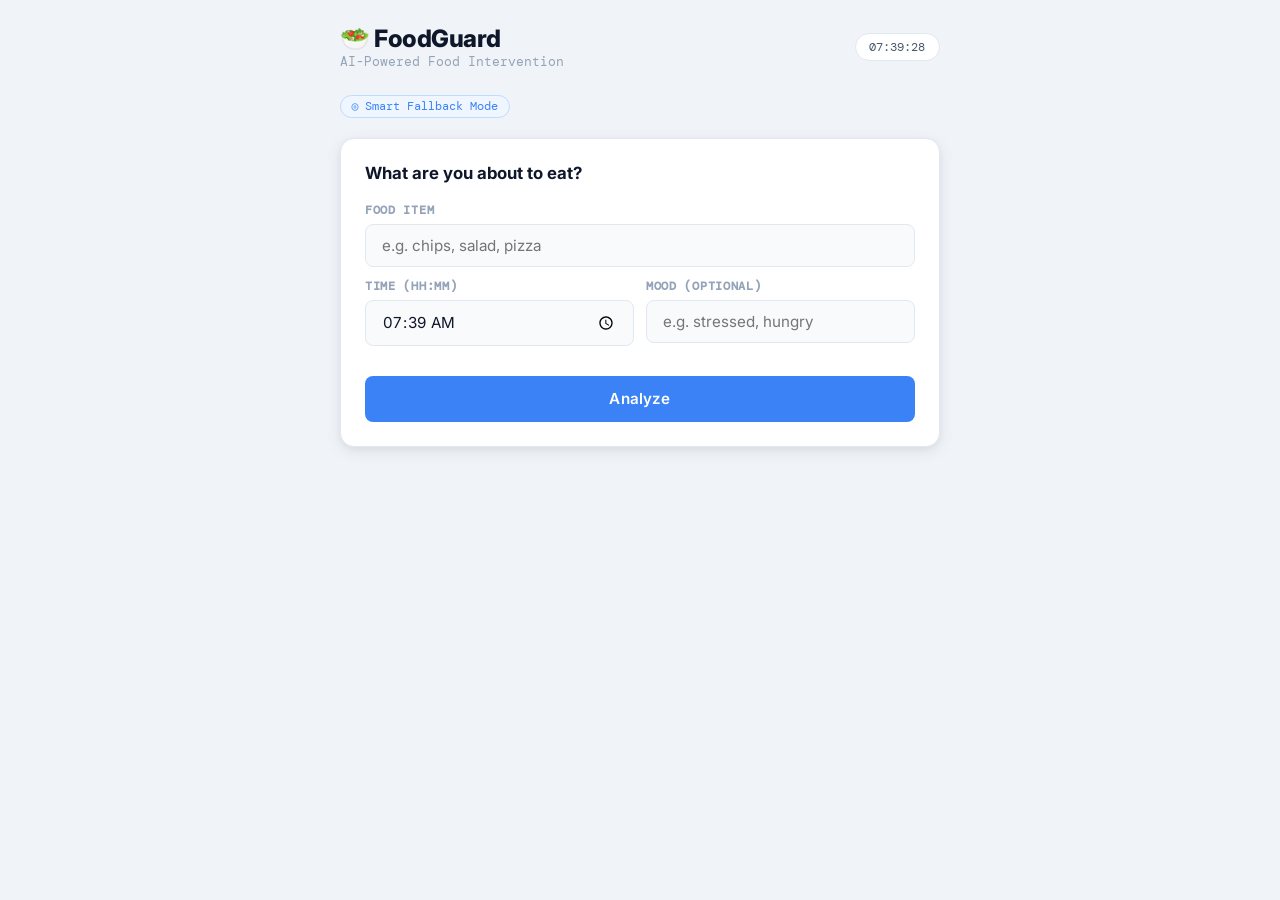
==== index.html @ 15e61446 "feat: Real-Time Food Intervention System v3 â€” AI powered, Cloud Run ready - FastAPI backend with d" ====
<!DOCTYPE html>
<html lang="en">
<head>
  <meta charset="UTF-8">
  <meta name="viewport" content="width=device-width, initial-scale=1.0">
  <title>FoodGuard - AI Food Intervention</title>
  <link href="https://fonts.googleapis.com/css2?family=Inter:wght@400;500;600;700;800&family=DM+Mono:wght@400;500&display=swap" rel="stylesheet">
  <style>
    :root {
      --bg: #f0f4f8;
      --surface: #ffffff;
      --surface-2: #f8fafc;
      --border: #e2e8f0;
      --border-focus: #3b82f6;
      --text: #0f172a;
      --text-secondary: #475569;
      --text-muted: #94a3b8;
      
      --green: #16a34a;
      --green-light: #dcfce7;
      --green-border: #86efac;
      
      --amber: #d97706;
      --amber-light: #fef3c7;
      --amber-border: #fcd34d;
      
      --red: #dc2626;
      --red-light: #fee2e2;
      --red-border: #fca5a5;
      
      --blue: #3b82f6;
      --blue-light: #eff6ff;
      
      --shadow-sm: 0 1px 3px rgba(0,0,0,0.08), 0 1px 2px rgba(0,0,0,0.04);
      --shadow-md: 0 4px 16px rgba(0,0,0,0.08), 0 2px 6px rgba(0,0,0,0.04);
      --shadow-lg: 0 10px 40px rgba(0,0,0,0.10), 0 4px 12px rgba(0,0,0,0.06);
      
      --radius: 14px;
      --radius-sm: 8px;
      --radius-pill: 100px;
    }

    * {
      box-sizing: border-box;
      margin: 0;
      padding: 0;
    }

    body {
      font-family: 'Inter', sans-serif;
      background: var(--bg);
      color: var(--text);
      min-height: 100vh;
      -webkit-font-smoothing: antialiased;
    }

    .container {
      max-width: 640px;
      margin: 0 auto;
      padding: 1.5rem 1.25rem 5rem;
    }

    header {
      display: flex;
      justify-content: space-between;
      align-items: center;
      margin-bottom: 1.5rem;
    }
    
    .header-left .app-title {
      font-size: 1.5rem;
      font-weight: 800;
      color: var(--text);
      letter-spacing: -0.02em;
    }
    .header-left .app-subtitle {
      font-size: 0.8rem;
      color: var(--text-muted);
      font-family: 'DM Mono', monospace;
    }
    
    .live-clock {
      background: var(--surface);
      border: 1px solid var(--border);
      border-radius: var(--radius-pill);
      padding: 0.3rem 0.85rem;
      font-family: 'DM Mono', monospace;
      font-size: 0.78rem;
      color: var(--text-secondary);
    }

    .ai-badge {
      font-size: 0.72rem;
      font-family: 'DM Mono', monospace;
      border-radius: var(--radius-pill);
      display: inline-flex;
      padding: 0.2rem 0.65rem;
      margin-bottom: 1.25rem;
      border: 1px solid transparent;
    }
    .badge-ai {
      background: var(--green-light);
      color: var(--green);
      border-color: var(--green-border);
    }
    .badge-fallback {
      background: var(--blue-light);
      color: var(--blue);
      border-color: #bfdbfe;
    }

    .input-card {
      background: var(--surface);
      border: 1px solid var(--border);
      border-radius: var(--radius);
      padding: 1.5rem;
      box-shadow: var(--shadow-md);
      margin-bottom: 1.25rem;
    }

    .card-title {
      font-weight: 700;
      font-size: 1.05rem;
      margin-bottom: 1.25rem;
      color: var(--text);
    }

    .form-group {
      margin-bottom: 0.75rem;
    }

    label {
      font-size: 0.72rem;
      font-weight: 600;
      text-transform: uppercase;
      letter-spacing: 0.06em;
      color: var(--text-muted);
      font-family: 'DM Mono', monospace;
      display: block;
      margin-bottom: 0.35rem;
    }

    input {
      width: 100%;
      padding: 0.7rem 1rem;
      border: 1.5px solid var(--border);
      border-radius: var(--radius-sm);
      font-family: 'Inter', sans-serif;
      font-size: 0.95rem;
      color: var(--text);
      background: var(--surface-2);
      transition: all 0.15s ease;
    }
    input:focus {
      border-color: var(--border-focus);
      box-shadow: 0 0 0 3px rgba(59,130,246,0.12);
      outline: none;
    }
    
    .input-row {
      display: grid;
      grid-template-columns: 1fr 1fr;
      gap: 0.75rem;
    }

    .btn-analyze {
      width: 100%;
      margin-top: 1.1rem;
      padding: 0.85rem;
      background: var(--blue);
      color: white;
      font-family: 'Inter', sans-serif;
      font-weight: 600;
      font-size: 0.95rem;
      border: none;
      border-radius: var(--radius-sm);
      cursor: pointer;
      letter-spacing: 0.01em;
      transition: all 0.15s ease;
    }
    .btn-analyze:hover {
      background: #2563eb;
      transform: translateY(-1px);
      box-shadow: 0 4px 16px rgba(59,130,246,0.35);
    }
    .btn-analyze:disabled {
      opacity: 0.65;
      cursor: not-allowed;
      transform: none;
      box-shadow: none;
    }
    
    .error-inline {
      color: var(--red);
      font-size: 0.75rem;
      margin-top: 0.25rem;
      display: none;
    }

    /* Shimmer Loader */
    .skeleton-box {
      background: linear-gradient(90deg, #f1f5f9 25%, #e2e8f0 50%, #f1f5f9 75%);
      background-size: 200% 100%;
      animation: shimmer 1.5s infinite;
      border-radius: var(--radius);
      margin-bottom: 0.75rem;
    }
    @keyframes shimmer { 0% {background-position: 200% 0;} 100% {background-position: -200% 0;} }

    /* Results layout */
    .result-card {
      background: var(--surface);
      border: 1px solid var(--border);
      border-radius: var(--radius);
      padding: 1.25rem 1.5rem;
      box-shadow: var(--shadow-sm);
      margin-bottom: 0.75rem;
      opacity: 0;
      transform: translateY(14px);
      animation: fadeUp 0.4s ease forwards;
    }
    @keyframes fadeUp {
      to { opacity: 1; transform: translateY(0); }
    }

    .section-label {
      font-family: 'DM Mono', monospace;
      font-size: 0.65rem;
      text-transform: uppercase;
      letter-spacing: 0.1em;
      color: var(--text-muted);
      margin-bottom: 0.6rem;
    }

    /* Card 1: Score & Verdict */
    .card-score {
      display: flex;
      flex-direction: row;
      justify-content: space-between;
      align-items: center;
    }
    .score-large {
      font-family: 'DM Mono', monospace;
      font-size: 3rem;
      font-weight: 500;
      line-height: 1;
    }
    .score-out-of {
      font-size: 1rem;
      color: var(--text-muted);
    }
    .score-bar-bg {
      height: 8px;
      border-radius: 4px;
      background: var(--border);
      margin-top: 0.6rem;
      width: 180px;
    }
    .score-bar-fill {
      height: 100%;
      width: 0;
      border-radius: 4px;
      transition: width 0.9s cubic-bezier(0.16,1,0.3,1);
    }
    .verdict-badge {
      font-weight: 700;
      font-size: 1rem;
      padding: 0.6rem 1.4rem;
      border-radius: var(--radius-pill);
      text-transform: uppercase;
      display: block;
      text-align: center;
    }
    .intervention-pill {
      font-family: 'DM Mono', monospace;
      font-size: 0.7rem;
      color: var(--text-muted);
      background: var(--surface-2);
      border: 1px solid var(--border);
      border-radius: var(--radius-pill);
      padding: 0.2rem 0.65rem;
      text-align: center;
      margin-top: 0.4rem;
      display: block;
      width: fit-content;
      margin-left: auto;
      margin-right: auto;
    }

    /* Card 2: Coach */
    .coach-text {
      font-size: 0.95rem;
      line-height: 1.7;
      color: var(--text);
      font-style: italic;
    }

    /* Card 3: Reasoning */
    .reason-row {
      display: flex;
      flex-direction: row;
      gap: 0.75rem;
      padding: 0.65rem 0;
      border-bottom: 1px solid var(--border);
    }
    .reason-row:last-child { border-bottom: none; }
    .reason-dot {
      width: 10px;
      height: 10px;
      border-radius: 50%;
      margin-top: 5px;
      flex-shrink: 0;
    }
    .reason-text {
      font-size: 0.875rem;
      line-height: 1.6;
      color: var(--text-secondary);
    }

    /* Card 4: Pattern & Risk */
    .risk-grid {
      display: grid;
      grid-template-columns: 1fr 1fr;
      gap: 0.75rem;
    }
    @media (max-width: 480px) { .risk-grid { grid-template-columns: 1fr; } }
    .risk-subcard {
      background: var(--surface-2);
      border: 1px solid var(--border);
      border-radius: var(--radius-sm);
      padding: 1rem;
    }
    .pattern-none {
      color: var(--text-muted);
      font-style: italic;
      font-size: 0.85rem;
    }
    .pattern-detected {
      font-weight: 600;
      font-size: 0.85rem;
      color: var(--amber);
      text-transform: capitalize;
    }
    .risk-text {
      font-size: 0.83rem;
      line-height: 1.55;
      color: var(--text-secondary);
    }

    /* Card 5: Alternatives */
    .alt-wrap {
      display: flex;
      flex-wrap: wrap;
      gap: 0.5rem;
      margin-top: 0.5rem;
    }
    .alt-pill {
      background: var(--blue-light);
      border: 1px solid #bfdbfe;
      border-radius: var(--radius-pill);
      padding: 0.4rem 0.9rem;
      font-size: 0.8rem;
      color: #1d4ed8;
      font-family: 'DM Mono', monospace;
      white-space: nowrap;
      transition: all 0.15s;
    }
    .alt-pill:hover {
      background: #dbeafe;
      border-color: #93c5fd;
      transform: translateY(-1px);
    }

    /* Card 6: Confidence */
    .confidence-row {
      display: flex;
      flex-direction: row;
      justify-content: space-between;
      align-items: center;
    }
    .conf-bar-bg {
      height: 6px;
      border-radius: 3px;
      background: var(--border);
      width: 200px;
      margin-top: 0.4rem;
    }
    .conf-bar-fill {
      height: 100%;
      border-radius: 3px;
      width: 0;
      transition: width 0.9s cubic-bezier(0.16,1,0.3,1);
    }
    .conf-pct {
      font-family: 'DM Mono', monospace;
      font-size: 1.75rem;
      font-weight: 500;
    }

    /* Footer Meta */
    .footer-meta {
      text-align: center;
      font-family: 'DM Mono', monospace;
      font-size: 0.7rem;
      color: var(--text-muted);
      margin-top: 0.5rem;
      animation: fadeUp 0.4s ease forwards;
    }

    /* Error Card */
    .error-card {
      border: 1.5px solid var(--red-border);
      background: var(--red-light);
      border-radius: var(--radius);
      padding: 1.25rem;
      display: flex;
      flex-direction: row;
      gap: 0.75rem;
      align-items: flex-start;
      margin-bottom: 0.75rem;
    }
    .error-icon {
      font-size: 1.25rem;
    }
    .error-title {
      font-weight: 600;
      color: var(--red);
    }
    .error-msg {
      font-size: 0.875rem;
      color: var(--text-secondary);
    }
  </style>
</head>
<body>

<div class="container">
  <header>
    <div class="header-left">
      <div class="app-title">🥗 FoodGuard</div>
      <div class="app-subtitle">AI-Powered Food Intervention</div>
    </div>
    <div class="header-right">
      <div class="live-clock" id="live-clock">--:--:--</div>
    </div>
  </header>
  
  <div id="ai-status-badge" class="ai-badge">...</div>

  <div class="input-card">
    <div class="card-title">What are you about to eat?</div>
    
    <div class="form-group">
      <label for="food">Food Item</label>
      <input type="text" id="food" placeholder="e.g. chips, salad, pizza" aria-required="true" />
      <div class="error-inline" id="err-food">Please enter a food item.</div>
    </div>
    
    <div class="input-row">
      <div class="form-group">
        <label for="time">Time (HH:MM)</label>
        <input type="time" id="time" aria-required="true" />
        <div class="error-inline" id="err-time">Please enter a time.</div>
      </div>
      <div class="form-group">
        <label for="mood">Mood (optional)</label>
        <input type="text" id="mood" placeholder="e.g. stressed, hungry" />
      </div>
    </div>
    
    <button class="btn-analyze" id="analyze-btn">Analyze</button>
  </div>

  <div id="result-area"></div>
</div>

<script>
const API_BASE = window.location.origin;
let healthData = { firebase: false, ai_powered: false };

window.addEventListener('DOMContentLoaded', async () => {
  const now = new Date();
  document.getElementById("time").value = now.toLocaleTimeString([], { hour12: false, hour: '2-digit', minute: '2-digit' });
  
  setInterval(() => {
    const d = new Date();
    document.getElementById("live-clock").textContent = d.toLocaleTimeString([], { hour12: false, hour: '2-digit', minute: '2-digit', second: '2-digit' });
  }, 1000);

  try {
    const res = await fetch(API_BASE + "/health");
    if(res.ok) {
      healthData = await res.json();
    }
  } catch(e) {}
  
  const badge = document.getElementById("ai-status-badge");
  if(healthData.ai_powered) {
    badge.className = "ai-badge badge-ai";
    badge.textContent = "✦ AI Analysis Active";
  } else {
    badge.className = "ai-badge badge-fallback";
    badge.textContent = "◎ Smart Fallback Mode";
  }
});

document.getElementById("analyze-btn").addEventListener("click", analyze);
document.addEventListener("keydown", (e) => {
  if (e.key === "Enter" && e.target.tagName !== "TEXTAREA") {
    analyze();
  }
});

async function analyze() {
  const food = document.getElementById("food").value.trim();
  const time = document.getElementById("time").value.trim();
  const mood = document.getElementById("mood").value.trim();
  
  const errFood = document.getElementById("err-food");
  const errTime = document.getElementById("err-time");
  errFood.style.display = "none";
  errTime.style.display = "none";
  
  if(!food) { errFood.style.display = "block"; return; }
  if(!time) { errTime.style.display = "block"; return; }
  
  const btn = document.getElementById("analyze-btn");
  btn.disabled = true;
  btn.textContent = "Analyzing...";
  
  const resultArea = document.getElementById("result-area");
  resultArea.innerHTML = `
    <div class="skeleton-box" style="height: 80px;"></div>
    <div class="skeleton-box" style="height: 120px;"></div>
    <div class="skeleton-box" style="height: 90px;"></div>
    <div class="skeleton-box" style="height: 80px;"></div>
    <div class="skeleton-box" style="height: 100px;"></div>
  `;
  
  const body = { food, time };
  if(mood) body.mood = mood;
  
  try {
    const res = await fetch(API_BASE + "/analyze", {
      method: "POST",
      headers: {"Content-Type":"application/json"},
      body: JSON.stringify(body)
    });
    
    if(!res.ok) {
      const errJson = await res.json().catch(()=>({}));
      showError(errJson.detail || errJson.error || "Server Error");
    } else {
      const data = await res.json();
      renderResults(data);
    }
  } catch(e) {
    showError("Could not connect to server.");
  } finally {
    btn.disabled = false;
    btn.textContent = "Analyze";
  }
}

function showError(msg) {
  document.getElementById("result-area").innerHTML = `
    <div class="error-card">
      <div class="error-icon">⚠️</div>
      <div>
        <div class="error-title">Analysis Failed</div>
        <div class="error-msg">${msg}</div>
      </div>
    </div>
  `;
}

function renderResults(data) {
  const area = document.getElementById("result-area");
  area.innerHTML = "";
  
  const {health_score, decision, intervention_level, intervention_message, reasoning, pattern_detected, future_risk, better_alternatives, confidence} = data;
  
  let colorClass = "";
  let colorVar = "";
  let bgVar = "";
  let rgbBg = "";
  
  if(health_score >= 8 || decision === "good") {
    colorVar = "var(--green)";
    bgVar = "var(--green-light)";
    rgbBg = "rgba(220,252,231,0.5)";
  } else if(health_score >= 5 || decision === "moderate") {
    colorVar = "var(--amber)";
    bgVar = "var(--amber-light)";
    rgbBg = "rgba(254,243,199,0.5)";
  } else {
    colorVar = "var(--red)";
    bgVar = "var(--red-light)";
    rgbBg = "rgba(254,226,226,0.5)";
  }
  
  const scoreCard = `
    <div class="result-card" style="animation-delay: 0ms;">
      <div class="card-score">
        <div class="left-score">
          <div class="score-large" style="color: ${colorVar};">${health_score}<span class="score-out-of">/10</span></div>
          <div class="section-label" style="margin-bottom:0;">HEALTH SCORE</div>
          <div class="score-bar-bg"><div class="score-bar-fill" id="anim-score" style="background:${colorVar};"></div></div>
        </div>
        <div class="right-badge">
          <div class="verdict-badge" style="background:${bgVar}; color:${colorVar}; border: 1.5px solid ${colorVar};">${decision.toUpperCase()}</div>
          <div class="intervention-pill">${intervention_level} intervention</div>
        </div>
      </div>
    </div>
  `;
  
  const coachCard = `
    <div class="result-card" style="animation-delay: 80ms; border-left: 3px solid ${colorVar}; background: ${rgbBg};">
      <div class="section-label">COACH SAYS</div>
      <div class="coach-text">"${intervention_message}"</div>
    </div>
  `;
  
  const reasonHtml = reasoning.map(r => `
    <div class="reason-row">
      <div class="reason-dot" style="background:${colorVar};"></div>
      <div class="reason-text">${r}</div>
    </div>
  `).join("");
  const reasonCard = `
    <div class="result-card" style="animation-delay: 160ms;">
      <div class="section-label">AI ANALYSIS</div>
      ${reasonHtml}
    </div>
  `;
  
  let patternHtml = pattern_detected 
    ? `<div class="pattern-detected">${pattern_detected.replace(/_/g, ' ')}</div>` 
    : `<div class="pattern-none">None detected</div>`;
    
  const patternCard = `
    <div class="result-card" style="animation-delay: 240ms; background: transparent; border: none; padding: 0; box-shadow: none;">
      <div class="risk-grid">
        <div class="risk-subcard">
          <div class="section-label">PATTERN</div>
          ${patternHtml}
        </div>
        <div class="risk-subcard">
          <div class="section-label">FUTURE RISK</div>
          <div class="risk-text">${future_risk}</div>
        </div>
      </div>
    </div>
  `;
  
  const altHtml = better_alternatives.map(a => `<div class="alt-pill">${a}</div>`).join("");
  const altCard = `
    <div class="result-card" style="animation-delay: 320ms;">
      <div class="section-label">BETTER ALTERNATIVES</div>
      <div class="alt-wrap">${altHtml}</div>
    </div>
  `;
  
  const confPct = (confidence * 100).toFixed(0);
  const confCard = `
    <div class="result-card" style="animation-delay: 400ms;">
      <div class="confidence-row">
        <div>
          <div class="section-label" style="margin-bottom:0;">CONFIDENCE</div>
          <div class="conf-bar-bg"><div class="conf-bar-fill" id="anim-conf" style="background:${colorVar};"></div></div>
        </div>
        <div class="conf-pct" style="color:${colorVar};">${confPct}%</div>
      </div>
    </div>
  `;
  
  let footerStr = "";
  if(healthData.ai_powered && healthData.firebase) footerStr = "✦ AI-powered · Firebase synced";
  else if(healthData.ai_powered && !healthData.firebase) footerStr = "✦ AI-powered · Saved locally";
  else if(!healthData.ai_powered && healthData.firebase) footerStr = "◎ Smart mode · Firebase synced";
  else footerStr = "◎ Smart mode · Saved locally";
  
  const footerMeta = `<div class="footer-meta" style="animation-delay: 480ms;">${footerStr}</div>`;
  
  area.innerHTML = scoreCard + coachCard + reasonCard + patternCard + altCard + confCard + footerMeta;
  
  setTimeout(() => {
    const sBar = document.getElementById("anim-score");
    if(sBar) sBar.style.width = (health_score * 10) + "%";
    const cBar = document.getElementById("anim-conf");
    if(cBar) cBar.style.width = confPct + "%";
  }, 60);
}
</script>
</body>
</html>
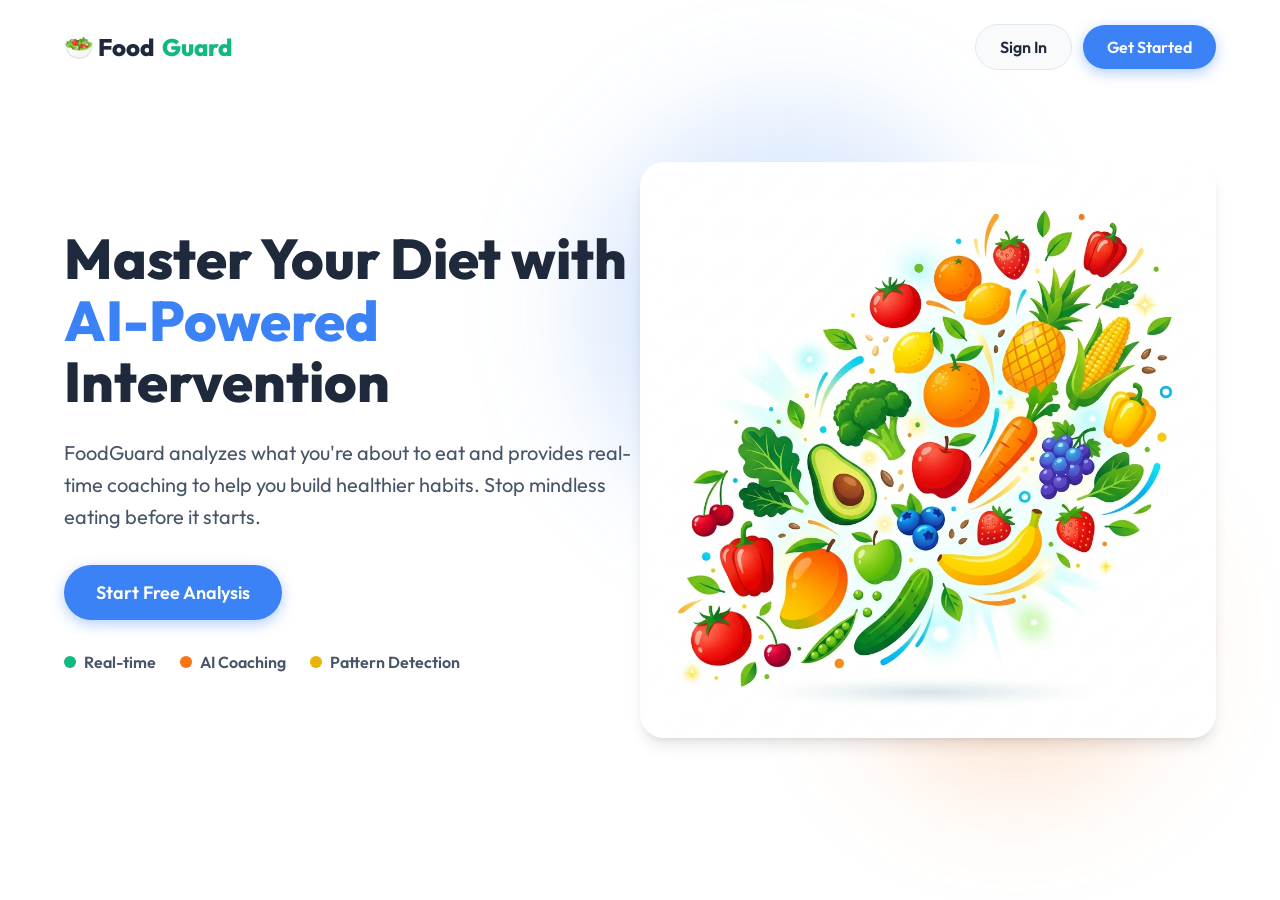
==== commit fc96047c: "Revamp UI: Advanced time picker, Food of the Day, and refined aesthetics" ====
--- a/index.html
+++ b/index.html
@@ -3,695 +3,51 @@
 <head>
   <meta charset="UTF-8">
   <meta name="viewport" content="width=device-width, initial-scale=1.0">
-  <title>FoodGuard - AI Food Intervention</title>
-  <link href="https://fonts.googleapis.com/css2?family=Inter:wght@400;500;600;700;800&family=DM+Mono:wght@400;500&display=swap" rel="stylesheet">
-  <style>
-    :root {
-      --bg: #f0f4f8;
-      --surface: #ffffff;
-      --surface-2: #f8fafc;
-      --border: #e2e8f0;
-      --border-focus: #3b82f6;
-      --text: #0f172a;
-      --text-secondary: #475569;
-      --text-muted: #94a3b8;
-      
-      --green: #16a34a;
-      --green-light: #dcfce7;
-      --green-border: #86efac;
-      
-      --amber: #d97706;
-      --amber-light: #fef3c7;
-      --amber-border: #fcd34d;
-      
-      --red: #dc2626;
-      --red-light: #fee2e2;
-      --red-border: #fca5a5;
-      
-      --blue: #3b82f6;
-      --blue-light: #eff6ff;
-      
-      --shadow-sm: 0 1px 3px rgba(0,0,0,0.08), 0 1px 2px rgba(0,0,0,0.04);
-      --shadow-md: 0 4px 16px rgba(0,0,0,0.08), 0 2px 6px rgba(0,0,0,0.04);
-      --shadow-lg: 0 10px 40px rgba(0,0,0,0.10), 0 4px 12px rgba(0,0,0,0.06);
-      
-      --radius: 14px;
-      --radius-sm: 8px;
-      --radius-pill: 100px;
-    }
-
-    * {
-      box-sizing: border-box;
-      margin: 0;
-      padding: 0;
-    }
-
-    body {
-      font-family: 'Inter', sans-serif;
-      background: var(--bg);
-      color: var(--text);
-      min-height: 100vh;
-      -webkit-font-smoothing: antialiased;
-    }
-
-    .container {
-      max-width: 640px;
-      margin: 0 auto;
-      padding: 1.5rem 1.25rem 5rem;
-    }
-
-    header {
-      display: flex;
-      justify-content: space-between;
-      align-items: center;
-      margin-bottom: 1.5rem;
-    }
-    
-    .header-left .app-title {
-      font-size: 1.5rem;
-      font-weight: 800;
-      color: var(--text);
-      letter-spacing: -0.02em;
-    }
-    .header-left .app-subtitle {
-      font-size: 0.8rem;
-      color: var(--text-muted);
-      font-family: 'DM Mono', monospace;
-    }
-    
-    .live-clock {
-      background: var(--surface);
-      border: 1px solid var(--border);
-      border-radius: var(--radius-pill);
-      padding: 0.3rem 0.85rem;
-      font-family: 'DM Mono', monospace;
-      font-size: 0.78rem;
-      color: var(--text-secondary);
-    }
-
-    .ai-badge {
-      font-size: 0.72rem;
-      font-family: 'DM Mono', monospace;
-      border-radius: var(--radius-pill);
-      display: inline-flex;
-      padding: 0.2rem 0.65rem;
-      margin-bottom: 1.25rem;
-      border: 1px solid transparent;
-    }
-    .badge-ai {
-      background: var(--green-light);
-      color: var(--green);
-      border-color: var(--green-border);
-    }
-    .badge-fallback {
-      background: var(--blue-light);
-      color: var(--blue);
-      border-color: #bfdbfe;
-    }
-
-    .input-card {
-      background: var(--surface);
-      border: 1px solid var(--border);
-      border-radius: var(--radius);
-      padding: 1.5rem;
-      box-shadow: var(--shadow-md);
-      margin-bottom: 1.25rem;
-    }
-
-    .card-title {
-      font-weight: 700;
-      font-size: 1.05rem;
-      margin-bottom: 1.25rem;
-      color: var(--text);
-    }
-
-    .form-group {
-      margin-bottom: 0.75rem;
-    }
-
-    label {
-      font-size: 0.72rem;
-      font-weight: 600;
-      text-transform: uppercase;
-      letter-spacing: 0.06em;
-      color: var(--text-muted);
-      font-family: 'DM Mono', monospace;
-      display: block;
-      margin-bottom: 0.35rem;
-    }
-
-    input {
-      width: 100%;
-      padding: 0.7rem 1rem;
-      border: 1.5px solid var(--border);
-      border-radius: var(--radius-sm);
-      font-family: 'Inter', sans-serif;
-      font-size: 0.95rem;
-      color: var(--text);
-      background: var(--surface-2);
-      transition: all 0.15s ease;
-    }
-    input:focus {
-      border-color: var(--border-focus);
-      box-shadow: 0 0 0 3px rgba(59,130,246,0.12);
-      outline: none;
-    }
-    
-    .input-row {
-      display: grid;
-      grid-template-columns: 1fr 1fr;
-      gap: 0.75rem;
-    }
-
-    .btn-analyze {
-      width: 100%;
-      margin-top: 1.1rem;
-      padding: 0.85rem;
-      background: var(--blue);
-      color: white;
-      font-family: 'Inter', sans-serif;
-      font-weight: 600;
-      font-size: 0.95rem;
-      border: none;
-      border-radius: var(--radius-sm);
-      cursor: pointer;
-      letter-spacing: 0.01em;
-      transition: all 0.15s ease;
-    }
-    .btn-analyze:hover {
-      background: #2563eb;
-      transform: translateY(-1px);
-      box-shadow: 0 4px 16px rgba(59,130,246,0.35);
-    }
-    .btn-analyze:disabled {
-      opacity: 0.65;
-      cursor: not-allowed;
-      transform: none;
-      box-shadow: none;
-    }
-    
-    .error-inline {
-      color: var(--red);
-      font-size: 0.75rem;
-      margin-top: 0.25rem;
-      display: none;
-    }
-
-    /* Shimmer Loader */
-    .skeleton-box {
-      background: linear-gradient(90deg, #f1f5f9 25%, #e2e8f0 50%, #f1f5f9 75%);
-      background-size: 200% 100%;
-      animation: shimmer 1.5s infinite;
-      border-radius: var(--radius);
-      margin-bottom: 0.75rem;
-    }
-    @keyframes shimmer { 0% {background-position: 200% 0;} 100% {background-position: -200% 0;} }
-
-    /* Results layout */
-    .result-card {
-      background: var(--surface);
-      border: 1px solid var(--border);
-      border-radius: var(--radius);
-      padding: 1.25rem 1.5rem;
-      box-shadow: var(--shadow-sm);
-      margin-bottom: 0.75rem;
-      opacity: 0;
-      transform: translateY(14px);
-      animation: fadeUp 0.4s ease forwards;
-    }
-    @keyframes fadeUp {
-      to { opacity: 1; transform: translateY(0); }
-    }
-
-    .section-label {
-      font-family: 'DM Mono', monospace;
-      font-size: 0.65rem;
-      text-transform: uppercase;
-      letter-spacing: 0.1em;
-      color: var(--text-muted);
-      margin-bottom: 0.6rem;
-    }
-
-    /* Card 1: Score & Verdict */
-    .card-score {
-      display: flex;
-      flex-direction: row;
-      justify-content: space-between;
-      align-items: center;
-    }
-    .score-large {
-      font-family: 'DM Mono', monospace;
-      font-size: 3rem;
-      font-weight: 500;
-      line-height: 1;
-    }
-    .score-out-of {
-      font-size: 1rem;
-      color: var(--text-muted);
-    }
-    .score-bar-bg {
-      height: 8px;
-      border-radius: 4px;
-      background: var(--border);
-      margin-top: 0.6rem;
-      width: 180px;
-    }
-    .score-bar-fill {
-      height: 100%;
-      width: 0;
-      border-radius: 4px;
-      transition: width 0.9s cubic-bezier(0.16,1,0.3,1);
-    }
-    .verdict-badge {
-      font-weight: 700;
-      font-size: 1rem;
-      padding: 0.6rem 1.4rem;
-      border-radius: var(--radius-pill);
-      text-transform: uppercase;
-      display: block;
-      text-align: center;
-    }
-    .intervention-pill {
-      font-family: 'DM Mono', monospace;
-      font-size: 0.7rem;
-      color: var(--text-muted);
-      background: var(--surface-2);
-      border: 1px solid var(--border);
-      border-radius: var(--radius-pill);
-      padding: 0.2rem 0.65rem;
-      text-align: center;
-      margin-top: 0.4rem;
-      display: block;
-      width: fit-content;
-      margin-left: auto;
-      margin-right: auto;
-    }
-
-    /* Card 2: Coach */
-    .coach-text {
-      font-size: 0.95rem;
-      line-height: 1.7;
-      color: var(--text);
-      font-style: italic;
-    }
-
-    /* Card 3: Reasoning */
-    .reason-row {
-      display: flex;
-      flex-direction: row;
-      gap: 0.75rem;
-      padding: 0.65rem 0;
-      border-bottom: 1px solid var(--border);
-    }
-    .reason-row:last-child { border-bottom: none; }
-    .reason-dot {
-      width: 10px;
-      height: 10px;
-      border-radius: 50%;
-      margin-top: 5px;
-      flex-shrink: 0;
-    }
-    .reason-text {
-      font-size: 0.875rem;
-      line-height: 1.6;
-      color: var(--text-secondary);
-    }
-
-    /* Card 4: Pattern & Risk */
-    .risk-grid {
-      display: grid;
-      grid-template-columns: 1fr 1fr;
-      gap: 0.75rem;
-    }
-    @media (max-width: 480px) { .risk-grid { grid-template-columns: 1fr; } }
-    .risk-subcard {
-      background: var(--surface-2);
-      border: 1px solid var(--border);
-      border-radius: var(--radius-sm);
-      padding: 1rem;
-    }
-    .pattern-none {
-      color: var(--text-muted);
-      font-style: italic;
-      font-size: 0.85rem;
-    }
-    .pattern-detected {
-      font-weight: 600;
-      font-size: 0.85rem;
-      color: var(--amber);
-      text-transform: capitalize;
-    }
-    .risk-text {
-      font-size: 0.83rem;
-      line-height: 1.55;
-      color: var(--text-secondary);
-    }
-
-    /* Card 5: Alternatives */
-    .alt-wrap {
-      display: flex;
-      flex-wrap: wrap;
-      gap: 0.5rem;
-      margin-top: 0.5rem;
-    }
-    .alt-pill {
-      background: var(--blue-light);
-      border: 1px solid #bfdbfe;
-      border-radius: var(--radius-pill);
-      padding: 0.4rem 0.9rem;
-      font-size: 0.8rem;
-      color: #1d4ed8;
-      font-family: 'DM Mono', monospace;
-      white-space: nowrap;
-      transition: all 0.15s;
-    }
-    .alt-pill:hover {
-      background: #dbeafe;
-      border-color: #93c5fd;
-      transform: translateY(-1px);
-    }
-
-    /* Card 6: Confidence */
-    .confidence-row {
-      display: flex;
-      flex-direction: row;
-      justify-content: space-between;
-      align-items: center;
-    }
-    .conf-bar-bg {
-      height: 6px;
-      border-radius: 3px;
-      background: var(--border);
-      width: 200px;
-      margin-top: 0.4rem;
-    }
-    .conf-bar-fill {
-      height: 100%;
-      border-radius: 3px;
-      width: 0;
-      transition: width 0.9s cubic-bezier(0.16,1,0.3,1);
-    }
-    .conf-pct {
-      font-family: 'DM Mono', monospace;
-      font-size: 1.75rem;
-      font-weight: 500;
-    }
-
-    /* Footer Meta */
-    .footer-meta {
-      text-align: center;
-      font-family: 'DM Mono', monospace;
-      font-size: 0.7rem;
-      color: var(--text-muted);
-      margin-top: 0.5rem;
-      animation: fadeUp 0.4s ease forwards;
-    }
-
-    /* Error Card */
-    .error-card {
-      border: 1.5px solid var(--red-border);
-      background: var(--red-light);
-      border-radius: var(--radius);
-      padding: 1.25rem;
-      display: flex;
-      flex-direction: row;
-      gap: 0.75rem;
-      align-items: flex-start;
-      margin-bottom: 0.75rem;
-    }
-    .error-icon {
-      font-size: 1.25rem;
-    }
-    .error-title {
-      font-weight: 600;
-      color: var(--red);
-    }
-    .error-msg {
-      font-size: 0.875rem;
-      color: var(--text-secondary);
-    }
-  </style>
+  <title>FoodGuard - Smart Food Intervention</title>
+  <link rel="stylesheet" href="/css/style.css">
 </head>
 <body>
+  <nav class="animate-fade-in">
+    <a href="/" class="logo">🥗 Food<span>Guard</span></a>
+    <div>
+      <a href="/auth" class="btn btn-secondary">Sign In</a>
+      <a href="/auth" class="btn btn-primary" style="margin-left: 0.5rem;">Get Started</a>
+    </div>
+  </nav>
 
-<div class="container">
-  <header>
-    <div class="header-left">
-      <div class="app-title">🥗 FoodGuard</div>
-      <div class="app-subtitle">AI-Powered Food Intervention</div>
-    </div>
-    <div class="header-right">
-      <div class="live-clock" id="live-clock">--:--:--</div>
-    </div>
-  </header>
-  
-  <div id="ai-status-badge" class="ai-badge">...</div>
-
-  <div class="input-card">
-    <div class="card-title">What are you about to eat?</div>
-    
-    <div class="form-group">
-      <label for="food">Food Item</label>
-      <input type="text" id="food" placeholder="e.g. chips, salad, pizza" aria-required="true" />
-      <div class="error-inline" id="err-food">Please enter a food item.</div>
-    </div>
-    
-    <div class="input-row">
-      <div class="form-group">
-        <label for="time">Time (HH:MM)</label>
-        <input type="time" id="time" aria-required="true" />
-        <div class="error-inline" id="err-time">Please enter a time.</div>
+  <main style="display: flex; align-items: center; justify-content: center; min-height: 100vh; padding: 5rem 5%;">
+    <div style="flex: 1; max-width: 600px;" class="animate-fade-in">
+      <h1 style="font-size: 3.5rem; font-weight: 800; line-height: 1.1; margin-bottom: 1.5rem; color: var(--text);">
+        Master Your Diet with <span style="color: var(--blue);">AI-Powered</span> Intervention
+      </h1>
+      <p style="font-size: 1.25rem; color: var(--text-secondary); margin-bottom: 2rem; line-height: 1.6;">
+        FoodGuard analyzes what you're about to eat and provides real-time coaching to help you build healthier habits. Stop mindless eating before it starts.
+      </p>
+      <div style="display: flex; gap: 1rem;">
+        <a href="/auth" class="btn btn-primary" style="font-size: 1.125rem; padding: 1rem 2rem;">Start Free Analysis</a>
       </div>
-      <div class="form-group">
-        <label for="mood">Mood (optional)</label>
-        <input type="text" id="mood" placeholder="e.g. stressed, hungry" />
-      </div>
-    </div>
-    
-    <button class="btn-analyze" id="analyze-btn">Analyze</button>
-  </div>
-
-  <div id="result-area"></div>
-</div>
-
-<script>
-const API_BASE = window.location.origin;
-let healthData = { firebase: false, ai_powered: false };
-
-window.addEventListener('DOMContentLoaded', async () => {
-  const now = new Date();
-  document.getElementById("time").value = now.toLocaleTimeString([], { hour12: false, hour: '2-digit', minute: '2-digit' });
-  
-  setInterval(() => {
-    const d = new Date();
-    document.getElementById("live-clock").textContent = d.toLocaleTimeString([], { hour12: false, hour: '2-digit', minute: '2-digit', second: '2-digit' });
-  }, 1000);
-
-  try {
-    const res = await fetch(API_BASE + "/health");
-    if(res.ok) {
-      healthData = await res.json();
-    }
-  } catch(e) {}
-  
-  const badge = document.getElementById("ai-status-badge");
-  if(healthData.ai_powered) {
-    badge.className = "ai-badge badge-ai";
-    badge.textContent = "✦ AI Analysis Active";
-  } else {
-    badge.className = "ai-badge badge-fallback";
-    badge.textContent = "◎ Smart Fallback Mode";
-  }
-});
-
-document.getElementById("analyze-btn").addEventListener("click", analyze);
-document.addEventListener("keydown", (e) => {
-  if (e.key === "Enter" && e.target.tagName !== "TEXTAREA") {
-    analyze();
-  }
-});
-
-async function analyze() {
-  const food = document.getElementById("food").value.trim();
-  const time = document.getElementById("time").value.trim();
-  const mood = document.getElementById("mood").value.trim();
-  
-  const errFood = document.getElementById("err-food");
-  const errTime = document.getElementById("err-time");
-  errFood.style.display = "none";
-  errTime.style.display = "none";
-  
-  if(!food) { errFood.style.display = "block"; return; }
-  if(!time) { errTime.style.display = "block"; return; }
-  
-  const btn = document.getElementById("analyze-btn");
-  btn.disabled = true;
-  btn.textContent = "Analyzing...";
-  
-  const resultArea = document.getElementById("result-area");
-  resultArea.innerHTML = `
-    <div class="skeleton-box" style="height: 80px;"></div>
-    <div class="skeleton-box" style="height: 120px;"></div>
-    <div class="skeleton-box" style="height: 90px;"></div>
-    <div class="skeleton-box" style="height: 80px;"></div>
-    <div class="skeleton-box" style="height: 100px;"></div>
-  `;
-  
-  const body = { food, time };
-  if(mood) body.mood = mood;
-  
-  try {
-    const res = await fetch(API_BASE + "/analyze", {
-      method: "POST",
-      headers: {"Content-Type":"application/json"},
-      body: JSON.stringify(body)
-    });
-    
-    if(!res.ok) {
-      const errJson = await res.json().catch(()=>({}));
-      showError(errJson.detail || errJson.error || "Server Error");
-    } else {
-      const data = await res.json();
-      renderResults(data);
-    }
-  } catch(e) {
-    showError("Could not connect to server.");
-  } finally {
-    btn.disabled = false;
-    btn.textContent = "Analyze";
-  }
-}
-
-function showError(msg) {
-  document.getElementById("result-area").innerHTML = `
-    <div class="error-card">
-      <div class="error-icon">⚠️</div>
-      <div>
-        <div class="error-title">Analysis Failed</div>
-        <div class="error-msg">${msg}</div>
-      </div>
-    </div>
-  `;
-}
-
-function renderResults(data) {
-  const area = document.getElementById("result-area");
-  area.innerHTML = "";
-  
-  const {health_score, decision, intervention_level, intervention_message, reasoning, pattern_detected, future_risk, better_alternatives, confidence} = data;
-  
-  let colorClass = "";
-  let colorVar = "";
-  let bgVar = "";
-  let rgbBg = "";
-  
-  if(health_score >= 8 || decision === "good") {
-    colorVar = "var(--green)";
-    bgVar = "var(--green-light)";
-    rgbBg = "rgba(220,252,231,0.5)";
-  } else if(health_score >= 5 || decision === "moderate") {
-    colorVar = "var(--amber)";
-    bgVar = "var(--amber-light)";
-    rgbBg = "rgba(254,243,199,0.5)";
-  } else {
-    colorVar = "var(--red)";
-    bgVar = "var(--red-light)";
-    rgbBg = "rgba(254,226,226,0.5)";
-  }
-  
-  const scoreCard = `
-    <div class="result-card" style="animation-delay: 0ms;">
-      <div class="card-score">
-        <div class="left-score">
-          <div class="score-large" style="color: ${colorVar};">${health_score}<span class="score-out-of">/10</span></div>
-          <div class="section-label" style="margin-bottom:0;">HEALTH SCORE</div>
-          <div class="score-bar-bg"><div class="score-bar-fill" id="anim-score" style="background:${colorVar};"></div></div>
+      <div style="margin-top: 2rem; display: flex; gap: 1.5rem; align-items: center;">
+        <div style="display: flex; align-items: center; gap: 0.5rem;">
+          <div style="width: 12px; height: 12px; background: var(--green); border-radius: 50%;"></div>
+          <span style="font-weight: 600; color: var(--text-secondary);">Real-time</span>
         </div>
-        <div class="right-badge">
-          <div class="verdict-badge" style="background:${bgVar}; color:${colorVar}; border: 1.5px solid ${colorVar};">${decision.toUpperCase()}</div>
-          <div class="intervention-pill">${intervention_level} intervention</div>
+        <div style="display: flex; align-items: center; gap: 0.5rem;">
+          <div style="width: 12px; height: 12px; background: var(--orange); border-radius: 50%;"></div>
+          <span style="font-weight: 600; color: var(--text-secondary);">AI Coaching</span>
+        </div>
+        <div style="display: flex; align-items: center; gap: 0.5rem;">
+          <div style="width: 12px; height: 12px; background: var(--yellow); border-radius: 50%;"></div>
+          <span style="font-weight: 600; color: var(--text-secondary);">Pattern Detection</span>
         </div>
       </div>
     </div>
-  `;
-  
-  const coachCard = `
-    <div class="result-card" style="animation-delay: 80ms; border-left: 3px solid ${colorVar}; background: ${rgbBg};">
-      <div class="section-label">COACH SAYS</div>
-      <div class="coach-text">"${intervention_message}"</div>
+    <div style="flex: 1; display: flex; justify-content: center; position: relative;" class="animate-float">
+      <!-- Decorative blobs -->
+      <div style="position: absolute; width: 400px; height: 400px; background: rgba(59, 130, 246, 0.2); filter: blur(60px); border-radius: 50%; top: -50px; left: -50px; z-index: -1;"></div>
+      <div style="position: absolute; width: 300px; height: 300px; background: rgba(249, 115, 22, 0.2); filter: blur(60px); border-radius: 50%; bottom: -50px; right: 50px; z-index: -1;"></div>
+      
+      <img src="/assets/hero.png" alt="Healthy Food" style="max-width: 100%; height: auto; border-radius: var(--radius-lg); box-shadow: var(--shadow-lg);">
     </div>
-  `;
-  
-  const reasonHtml = reasoning.map(r => `
-    <div class="reason-row">
-      <div class="reason-dot" style="background:${colorVar};"></div>
-      <div class="reason-text">${r}</div>
-    </div>
-  `).join("");
-  const reasonCard = `
-    <div class="result-card" style="animation-delay: 160ms;">
-      <div class="section-label">AI ANALYSIS</div>
-      ${reasonHtml}
-    </div>
-  `;
-  
-  let patternHtml = pattern_detected 
-    ? `<div class="pattern-detected">${pattern_detected.replace(/_/g, ' ')}</div>` 
-    : `<div class="pattern-none">None detected</div>`;
-    
-  const patternCard = `
-    <div class="result-card" style="animation-delay: 240ms; background: transparent; border: none; padding: 0; box-shadow: none;">
-      <div class="risk-grid">
-        <div class="risk-subcard">
-          <div class="section-label">PATTERN</div>
-          ${patternHtml}
-        </div>
-        <div class="risk-subcard">
-          <div class="section-label">FUTURE RISK</div>
-          <div class="risk-text">${future_risk}</div>
-        </div>
-      </div>
-    </div>
-  `;
-  
-  const altHtml = better_alternatives.map(a => `<div class="alt-pill">${a}</div>`).join("");
-  const altCard = `
-    <div class="result-card" style="animation-delay: 320ms;">
-      <div class="section-label">BETTER ALTERNATIVES</div>
-      <div class="alt-wrap">${altHtml}</div>
-    </div>
-  `;
-  
-  const confPct = (confidence * 100).toFixed(0);
-  const confCard = `
-    <div class="result-card" style="animation-delay: 400ms;">
-      <div class="confidence-row">
-        <div>
-          <div class="section-label" style="margin-bottom:0;">CONFIDENCE</div>
-          <div class="conf-bar-bg"><div class="conf-bar-fill" id="anim-conf" style="background:${colorVar};"></div></div>
-        </div>
-        <div class="conf-pct" style="color:${colorVar};">${confPct}%</div>
-      </div>
-    </div>
-  `;
-  
-  let footerStr = "";
-  if(healthData.ai_powered && healthData.firebase) footerStr = "✦ AI-powered · Firebase synced";
-  else if(healthData.ai_powered && !healthData.firebase) footerStr = "✦ AI-powered · Saved locally";
-  else if(!healthData.ai_powered && healthData.firebase) footerStr = "◎ Smart mode · Firebase synced";
-  else footerStr = "◎ Smart mode · Saved locally";
-  
-  const footerMeta = `<div class="footer-meta" style="animation-delay: 480ms;">${footerStr}</div>`;
-  
-  area.innerHTML = scoreCard + coachCard + reasonCard + patternCard + altCard + confCard + footerMeta;
-  
-  setTimeout(() => {
-    const sBar = document.getElementById("anim-score");
-    if(sBar) sBar.style.width = (health_score * 10) + "%";
-    const cBar = document.getElementById("anim-conf");
-    if(cBar) cBar.style.width = confPct + "%";
-  }, 60);
-}
-</script>
+  </main>
 </body>
 </html>
--- a/css/style.css
+++ b/css/style.css
@@ -0,0 +1,82 @@
+@import url('https://fonts.googleapis.com/css2?family=Outfit:wght@300;400;500;600;700;800&family=DM+Mono:wght@400;500&display=swap');
+
+:root {
+  --bg: #ffffff;
+  --bg-secondary: #f8fafc;
+  --bg-modal: rgba(0, 0, 0, 0.4);
+  --text: #1e293b;
+  --text-secondary: #475569;
+  --border: #e2e8f0;
+  
+  --red: #ef4444;
+  --blue: #3b82f6;
+  --green: #10b981;
+  --orange: #f97316;
+  --yellow: #eab308;
+  --white: #ffffff;
+
+  --shadow-sm: 0 1px 2px 0 rgb(0 0 0 / 0.05);
+  --shadow-md: 0 4px 6px -1px rgb(0 0 0 / 0.1), 0 2px 4px -2px rgb(0 0 0 / 0.1);
+  --shadow-lg: 0 10px 15px -3px rgb(0 0 0 / 0.1), 0 4px 6px -4px rgb(0 0 0 / 0.1);
+
+  --radius-sm: 8px;
+  --radius-md: 16px;
+  --radius-lg: 24px;
+  --radius-pill: 9999px;
+}
+
+* { margin: 0; padding: 0; box-sizing: border-box; font-family: 'Outfit', sans-serif; }
+
+body { background-color: var(--bg); color: var(--text); overflow-x: hidden; min-height: 100vh; display: flex; flex-direction: column; }
+
+/* Animations */
+@keyframes fadeIn { from { opacity: 0; transform: translateY(20px); } to { opacity: 1; transform: translateY(0); } }
+@keyframes float { 0% { transform: translateY(0px); } 50% { transform: translateY(-15px); } 100% { transform: translateY(0px); } }
+.animate-fade-in { animation: fadeIn 0.8s ease-out forwards; }
+.animate-float { animation: float 4s ease-in-out infinite; }
+
+/* Components */
+.btn { padding: 0.75rem 1.5rem; border-radius: var(--radius-pill); font-weight: 600; font-size: 1rem; cursor: pointer; border: none; transition: all 0.3s ease; display: inline-flex; align-items: center; justify-content: center; gap: 0.5rem; text-decoration: none; }
+.btn-primary { background: var(--blue); color: var(--white); box-shadow: 0 4px 14px 0 rgba(59, 130, 246, 0.39); }
+.btn-primary:hover { background: #2563eb; transform: translateY(-2px); box-shadow: 0 6px 20px rgba(59, 130, 246, 0.4); }
+.btn-secondary { background: var(--bg-secondary); color: var(--text); border: 1px solid var(--border); }
+.btn-secondary:hover { background: var(--border); transform: translateY(-2px); }
+
+.glass-card { background: rgba(255, 255, 255, 0.7); backdrop-filter: blur(10px); -webkit-backdrop-filter: blur(10px); border: 1px solid rgba(255, 255, 255, 0.5); box-shadow: var(--shadow-lg); border-radius: var(--radius-lg); }
+
+nav { display: flex; justify-content: space-between; align-items: center; padding: 1.5rem 5%; position: absolute; top: 0; left: 0; right: 0; z-index: 100; }
+.logo { font-size: 1.5rem; font-weight: 800; display: flex; align-items: center; gap: 0.5rem; color: var(--text); text-decoration: none; }
+.logo span { color: var(--green); }
+
+.input-group { margin-bottom: 1.25rem; }
+.input-group label { display: block; font-size: 0.875rem; font-weight: 600; margin-bottom: 0.5rem; color: var(--text-secondary); text-transform: uppercase; letter-spacing: 0.05em; }
+.input-group input { width: 100%; padding: 0.875rem 1rem; border-radius: var(--radius-sm); border: 1.5px solid var(--border); background: var(--bg-secondary); font-size: 1rem; transition: all 0.2s ease; outline: none; color: var(--text); }
+.input-group input:focus { border-color: var(--blue); box-shadow: 0 0 0 3px rgba(59, 130, 246, 0.15); background: var(--bg); }
+
+/* Time Picker Modal */
+.modal-overlay { position: fixed; top: 0; left: 0; width: 100%; height: 100%; background: var(--bg-modal); backdrop-filter: blur(4px); z-index: 1000; display: flex; align-items: center; justify-content: center; opacity: 0; pointer-events: none; transition: opacity 0.3s ease; }
+.modal-overlay.active { opacity: 1; pointer-events: auto; }
+.modal-content { background: var(--bg); border-radius: var(--radius-md); padding: 2rem; width: 340px; box-shadow: var(--shadow-lg); transform: translateY(20px); transition: transform 0.3s ease; }
+.modal-overlay.active .modal-content { transform: translateY(0); }
+.time-picker-tabs { display: flex; border-bottom: 1px solid var(--border); margin-bottom: 1.5rem; }
+.time-picker-tab { flex: 1; text-align: center; padding: 0.75rem; font-weight: 600; color: var(--text-secondary); cursor: pointer; border-bottom: 2px solid transparent; transition: all 0.2s; }
+.time-picker-tab.active { color: var(--blue); border-bottom-color: var(--blue); }
+
+/* Visual Clock */
+.clock-container { position: relative; width: 240px; height: 240px; margin: 0 auto; border-radius: 50%; background: var(--bg-secondary); border: 1px solid var(--border); }
+.clock-center { position: absolute; top: 50%; left: 50%; width: 12px; height: 12px; background: var(--blue); border-radius: 50%; transform: translate(-50%, -50%); z-index: 10; }
+.clock-hand { position: absolute; bottom: 50%; left: 50%; transform-origin: bottom center; border-radius: var(--radius-pill); z-index: 5; transition: transform 0.1s cubic-bezier(0.4, 0, 0.2, 1); }
+.clock-hand.hour { width: 6px; height: 70px; background: var(--text); margin-left: -3px; }
+.clock-hand.minute { width: 4px; height: 100px; background: var(--blue); margin-left: -2px; }
+.clock-number { position: absolute; width: 30px; height: 30px; text-align: center; line-height: 30px; font-weight: 600; color: var(--text-secondary); transform: translate(-50%, -50%); cursor: pointer; border-radius: 50%; transition: background 0.2s, color 0.2s; }
+.clock-number:hover { background: #eff6ff; color: var(--blue); }
+.clock-number.active { background: var(--blue); color: var(--white); }
+
+/* Grid Picker */
+.grid-container { display: grid; grid-template-columns: repeat(4, 1fr); gap: 0.5rem; }
+.grid-item { text-align: center; padding: 0.75rem; background: var(--bg-secondary); border-radius: var(--radius-sm); cursor: pointer; font-weight: 600; color: var(--text-secondary); transition: all 0.2s; }
+.grid-item:hover { background: #eff6ff; color: var(--blue); transform: translateY(-2px); }
+.grid-item.active { background: var(--blue); color: var(--white); box-shadow: 0 4px 10px rgba(59, 130, 246, 0.3); }
+
+/* Utilities */
+.text-center { text-align: center; } .mt-4 { margin-top: 1rem; } .mt-8 { margin-top: 2rem; } .mb-4 { margin-bottom: 1rem; } .mb-8 { margin-bottom: 2rem; } .hidden { display: none !important; }
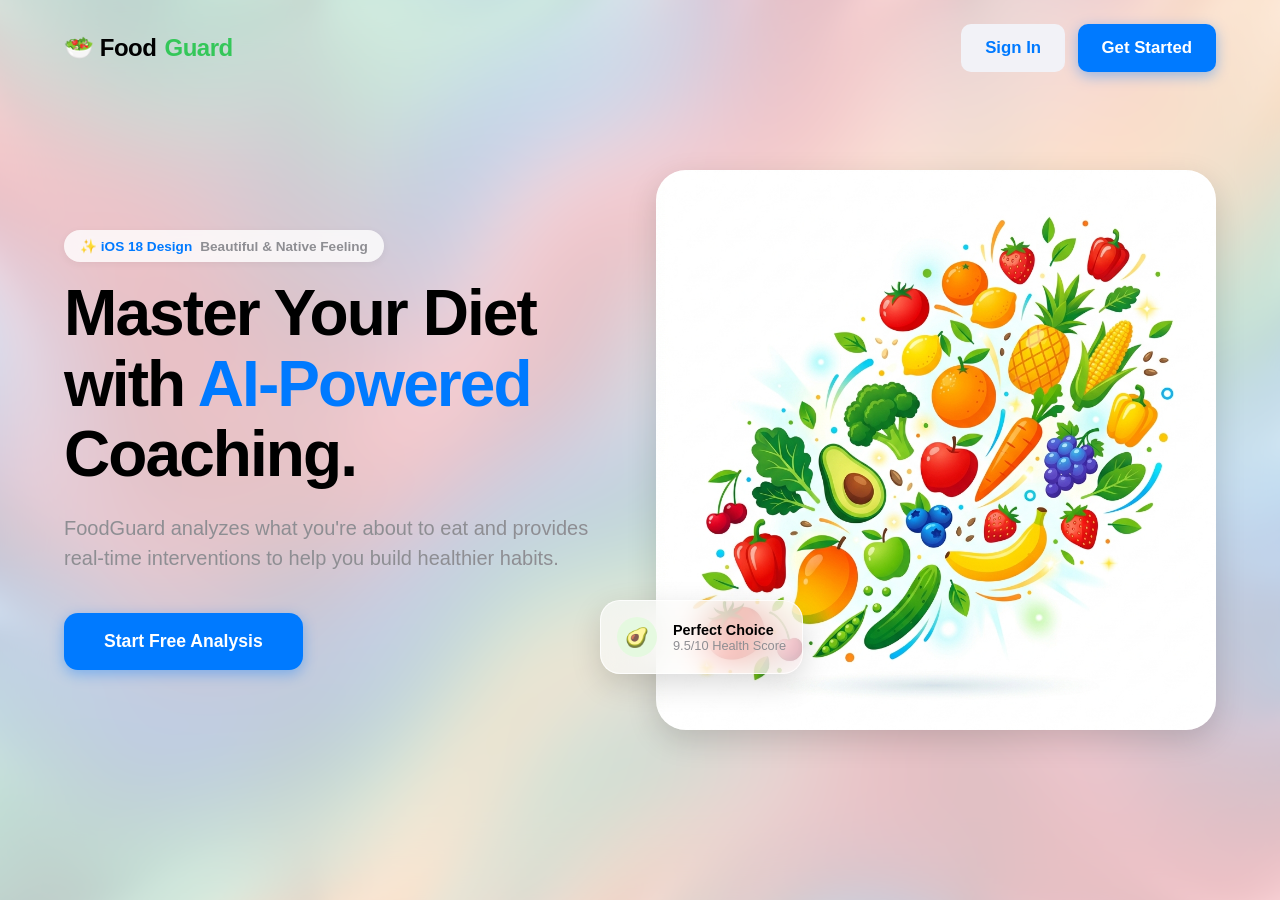
==== commit ec967f26: "iOS Style Overhaul: Dynamic Food, Responsive layout, iOS Scroll Picker, and Decoupled Analog Clock" ====
--- a/index.html
+++ b/index.html
@@ -2,11 +2,29 @@
 <html lang="en">
 <head>
   <meta charset="UTF-8">
-  <meta name="viewport" content="width=device-width, initial-scale=1.0">
+  <meta name="viewport" content="width=device-width, initial-scale=1.0, maximum-scale=1.0, user-scalable=no">
   <title>FoodGuard - Smart Food Intervention</title>
   <link rel="stylesheet" href="/css/style.css">
+  <style>
+    .hero-container {
+      display: flex; align-items: center; justify-content: center; min-height: 100vh; padding: 6rem 5%; gap: 2rem;
+    }
+    @media (max-width: 768px) {
+      .hero-container { flex-direction: column; text-align: center; padding-top: 8rem; }
+    }
+    .feature-pill {
+      background: rgba(255,255,255,0.8); backdrop-filter: blur(10px);
+      padding: 0.5rem 1rem; border-radius: var(--radius-pill);
+      display: inline-flex; align-items: center; gap: 0.5rem;
+      font-size: 0.85rem; font-weight: 600; color: var(--text-secondary);
+      box-shadow: 0 2px 8px rgba(0,0,0,0.05); margin-bottom: 1rem;
+    }
+  </style>
 </head>
 <body>
+  <div class="bg-gradient-mesh"></div>
+  <div class="bg-overlay"></div>
+
   <nav class="animate-fade-in">
     <a href="/" class="logo">🥗 Food<span>Guard</span></a>
     <div>
@@ -15,38 +33,34 @@
     </div>
   </nav>
 
-  <main style="display: flex; align-items: center; justify-content: center; min-height: 100vh; padding: 5rem 5%;">
+  <main class="hero-container">
     <div style="flex: 1; max-width: 600px;" class="animate-fade-in">
-      <h1 style="font-size: 3.5rem; font-weight: 800; line-height: 1.1; margin-bottom: 1.5rem; color: var(--text);">
-        Master Your Diet with <span style="color: var(--blue);">AI-Powered</span> Intervention
+      <div class="feature-pill">
+        <span style="color: var(--blue);">✨ iOS 18 Design</span>
+        <span>Beautiful & Native Feeling</span>
+      </div>
+      <h1 style="font-size: 4rem; font-weight: 800; line-height: 1.1; margin-bottom: 1.5rem; letter-spacing: -0.03em;">
+        Master Your Diet with <span style="color: var(--blue);">AI-Powered</span> Coaching.
       </h1>
-      <p style="font-size: 1.25rem; color: var(--text-secondary); margin-bottom: 2rem; line-height: 1.6;">
-        FoodGuard analyzes what you're about to eat and provides real-time coaching to help you build healthier habits. Stop mindless eating before it starts.
+      <p style="font-size: 1.25rem; color: var(--text-secondary); margin-bottom: 2.5rem; line-height: 1.5;">
+        FoodGuard analyzes what you're about to eat and provides real-time interventions to help you build healthier habits.
       </p>
-      <div style="display: flex; gap: 1rem;">
-        <a href="/auth" class="btn btn-primary" style="font-size: 1.125rem; padding: 1rem 2rem;">Start Free Analysis</a>
+      <div style="display: flex; gap: 1rem; flex-wrap: wrap;">
+        <a href="/auth" class="btn btn-primary" style="font-size: 1.1rem; padding: 1.1rem 2.5rem; border-radius: 14px;">Start Free Analysis</a>
       </div>
-      <div style="margin-top: 2rem; display: flex; gap: 1.5rem; align-items: center;">
-        <div style="display: flex; align-items: center; gap: 0.5rem;">
-          <div style="width: 12px; height: 12px; background: var(--green); border-radius: 50%;"></div>
-          <span style="font-weight: 600; color: var(--text-secondary);">Real-time</span>
-        </div>
-        <div style="display: flex; align-items: center; gap: 0.5rem;">
-          <div style="width: 12px; height: 12px; background: var(--orange); border-radius: 50%;"></div>
-          <span style="font-weight: 600; color: var(--text-secondary);">AI Coaching</span>
-        </div>
-        <div style="display: flex; align-items: center; gap: 0.5rem;">
-          <div style="width: 12px; height: 12px; background: var(--yellow); border-radius: 50%;"></div>
-          <span style="font-weight: 600; color: var(--text-secondary);">Pattern Detection</span>
+    </div>
+    
+    <div style="flex: 1; display: flex; justify-content: center; position: relative;" class="animate-float">
+      <!-- Decorative UI Card floating above hero image -->
+      <div class="glass-card" style="position: absolute; bottom: 10%; left: -10%; padding: 1rem; display: flex; align-items: center; gap: 1rem; z-index: 10;">
+        <div style="width: 40px; height: 40px; background: #e5f9e0; border-radius: 50%; display: flex; align-items: center; justify-content: center; font-size: 1.2rem;">🥑</div>
+        <div>
+          <div style="font-weight: 700; font-size: 0.9rem;">Perfect Choice</div>
+          <div style="color: var(--text-secondary); font-size: 0.8rem;">9.5/10 Health Score</div>
         </div>
       </div>
-    </div>
-    <div style="flex: 1; display: flex; justify-content: center; position: relative;" class="animate-float">
-      <!-- Decorative blobs -->
-      <div style="position: absolute; width: 400px; height: 400px; background: rgba(59, 130, 246, 0.2); filter: blur(60px); border-radius: 50%; top: -50px; left: -50px; z-index: -1;"></div>
-      <div style="position: absolute; width: 300px; height: 300px; background: rgba(249, 115, 22, 0.2); filter: blur(60px); border-radius: 50%; bottom: -50px; right: 50px; z-index: -1;"></div>
       
-      <img src="/assets/hero.png" alt="Healthy Food" style="max-width: 100%; height: auto; border-radius: var(--radius-lg); box-shadow: var(--shadow-lg);">
+      <img src="/assets/hero.png" alt="Healthy Food" style="max-width: 100%; height: auto; border-radius: 30px; box-shadow: var(--shadow-lg);">
     </div>
   </main>
 </body>
--- a/css/style.css
+++ b/css/style.css
@@ -1,82 +1,107 @@
-@import url('https://fonts.googleapis.com/css2?family=Outfit:wght@300;400;500;600;700;800&family=DM+Mono:wght@400;500&display=swap');
-
 :root {
   --bg: #ffffff;
-  --bg-secondary: #f8fafc;
+  --bg-secondary: #f2f2f7; /* iOS grouped background */
   --bg-modal: rgba(0, 0, 0, 0.4);
-  --text: #1e293b;
-  --text-secondary: #475569;
-  --border: #e2e8f0;
+  --text: #000000;
+  --text-secondary: #8e8e93; /* iOS secondary text */
+  --border: #c6c6c8;
   
-  --red: #ef4444;
-  --blue: #3b82f6;
-  --green: #10b981;
-  --orange: #f97316;
-  --yellow: #eab308;
+  --red: #ff3b30;
+  --blue: #007aff;
+  --green: #34c759;
+  --orange: #ff9500;
+  --yellow: #ffcc00;
   --white: #ffffff;
 
-  --shadow-sm: 0 1px 2px 0 rgb(0 0 0 / 0.05);
-  --shadow-md: 0 4px 6px -1px rgb(0 0 0 / 0.1), 0 2px 4px -2px rgb(0 0 0 / 0.1);
-  --shadow-lg: 0 10px 15px -3px rgb(0 0 0 / 0.1), 0 4px 6px -4px rgb(0 0 0 / 0.1);
+  --shadow-sm: 0 1px 3px rgba(0,0,0,0.1);
+  --shadow-md: 0 4px 12px rgba(0,0,0,0.08);
+  --shadow-lg: 0 10px 30px rgba(0,0,0,0.15);
 
-  --radius-sm: 8px;
-  --radius-md: 16px;
-  --radius-lg: 24px;
+  --radius-sm: 10px; /* iOS corner radius */
+  --radius-md: 20px;
+  --radius-lg: 32px;
   --radius-pill: 9999px;
+  
+  --spring: cubic-bezier(0.175, 0.885, 0.32, 1.275);
+  --smooth: cubic-bezier(0.2, 0.8, 0.2, 1);
 }
 
-* { margin: 0; padding: 0; box-sizing: border-box; font-family: 'Outfit', sans-serif; }
+* { margin: 0; padding: 0; box-sizing: border-box; font-family: -apple-system, BlinkMacSystemFont, "Segoe UI", Roboto, Helvetica, Arial, sans-serif, "Apple Color Emoji", "Segoe UI Emoji", "Segoe UI Symbol"; -webkit-font-smoothing: antialiased; }
 
 body { background-color: var(--bg); color: var(--text); overflow-x: hidden; min-height: 100vh; display: flex; flex-direction: column; }
 
 /* Animations */
 @keyframes fadeIn { from { opacity: 0; transform: translateY(20px); } to { opacity: 1; transform: translateY(0); } }
-@keyframes float { 0% { transform: translateY(0px); } 50% { transform: translateY(-15px); } 100% { transform: translateY(0px); } }
-.animate-fade-in { animation: fadeIn 0.8s ease-out forwards; }
+@keyframes float { 0% { transform: translateY(0px); } 50% { transform: translateY(-10px); } 100% { transform: translateY(0px); } }
+.animate-fade-in { animation: fadeIn 0.6s var(--smooth) forwards; }
 .animate-float { animation: float 4s ease-in-out infinite; }
 
+/* Dynamic iOS Gradients */
+.bg-gradient-mesh {
+  background-image: url('/assets/bg_gradient.png');
+  background-size: cover;
+  background-position: center;
+  position: fixed;
+  top: 0; left: 0; width: 100%; height: 100%;
+  z-index: -2;
+  filter: blur(10px);
+  transform: scale(1.1);
+}
+.bg-overlay {
+  position: fixed; top: 0; left: 0; width: 100%; height: 100%;
+  background: rgba(255, 255, 255, 0.75); /* Frosty overlay */
+  backdrop-filter: blur(40px);
+  -webkit-backdrop-filter: blur(40px);
+  z-index: -1;
+}
+
 /* Components */
-.btn { padding: 0.75rem 1.5rem; border-radius: var(--radius-pill); font-weight: 600; font-size: 1rem; cursor: pointer; border: none; transition: all 0.3s ease; display: inline-flex; align-items: center; justify-content: center; gap: 0.5rem; text-decoration: none; }
-.btn-primary { background: var(--blue); color: var(--white); box-shadow: 0 4px 14px 0 rgba(59, 130, 246, 0.39); }
-.btn-primary:hover { background: #2563eb; transform: translateY(-2px); box-shadow: 0 6px 20px rgba(59, 130, 246, 0.4); }
-.btn-secondary { background: var(--bg-secondary); color: var(--text); border: 1px solid var(--border); }
-.btn-secondary:hover { background: var(--border); transform: translateY(-2px); }
+.btn { padding: 0.875rem 1.5rem; border-radius: var(--radius-sm); font-weight: 600; font-size: 1.05rem; cursor: pointer; border: none; transition: all 0.2s var(--smooth); display: inline-flex; align-items: center; justify-content: center; gap: 0.5rem; text-decoration: none; }
+.btn-primary { background: var(--blue); color: var(--white); box-shadow: 0 4px 14px 0 rgba(0, 122, 255, 0.39); }
+.btn-primary:active { transform: scale(0.96); opacity: 0.9; }
+.btn-secondary { background: var(--bg-secondary); color: var(--blue); border: none; }
+.btn-secondary:active { background: #e5e5ea; transform: scale(0.96); }
 
-.glass-card { background: rgba(255, 255, 255, 0.7); backdrop-filter: blur(10px); -webkit-backdrop-filter: blur(10px); border: 1px solid rgba(255, 255, 255, 0.5); box-shadow: var(--shadow-lg); border-radius: var(--radius-lg); }
+.glass-card { background: rgba(255, 255, 255, 0.6); backdrop-filter: blur(20px); -webkit-backdrop-filter: blur(20px); border: 1px solid rgba(255, 255, 255, 0.8); box-shadow: var(--shadow-lg); border-radius: var(--radius-md); }
 
 nav { display: flex; justify-content: space-between; align-items: center; padding: 1.5rem 5%; position: absolute; top: 0; left: 0; right: 0; z-index: 100; }
-.logo { font-size: 1.5rem; font-weight: 800; display: flex; align-items: center; gap: 0.5rem; color: var(--text); text-decoration: none; }
+.logo { font-size: 1.5rem; font-weight: 700; letter-spacing: -0.02em; display: flex; align-items: center; gap: 0.5rem; color: var(--text); text-decoration: none; }
 .logo span { color: var(--green); }
 
 .input-group { margin-bottom: 1.25rem; }
-.input-group label { display: block; font-size: 0.875rem; font-weight: 600; margin-bottom: 0.5rem; color: var(--text-secondary); text-transform: uppercase; letter-spacing: 0.05em; }
-.input-group input { width: 100%; padding: 0.875rem 1rem; border-radius: var(--radius-sm); border: 1.5px solid var(--border); background: var(--bg-secondary); font-size: 1rem; transition: all 0.2s ease; outline: none; color: var(--text); }
-.input-group input:focus { border-color: var(--blue); box-shadow: 0 0 0 3px rgba(59, 130, 246, 0.15); background: var(--bg); }
+.input-group label { display: block; font-size: 0.8rem; font-weight: 600; margin-bottom: 0.4rem; color: var(--text-secondary); text-transform: uppercase; letter-spacing: 0.05em; }
+.input-group input { width: 100%; padding: 0.875rem 1rem; border-radius: var(--radius-sm); border: 1px solid var(--border); background: var(--white); font-size: 1.05rem; transition: all 0.2s var(--smooth); outline: none; color: var(--text); }
+.input-group input:focus { border-color: var(--blue); box-shadow: 0 0 0 3px rgba(0, 122, 255, 0.15); }
 
 /* Time Picker Modal */
-.modal-overlay { position: fixed; top: 0; left: 0; width: 100%; height: 100%; background: var(--bg-modal); backdrop-filter: blur(4px); z-index: 1000; display: flex; align-items: center; justify-content: center; opacity: 0; pointer-events: none; transition: opacity 0.3s ease; }
+.modal-overlay { position: fixed; top: 0; left: 0; width: 100%; height: 100%; background: var(--bg-modal); backdrop-filter: blur(4px); -webkit-backdrop-filter: blur(4px); z-index: 1000; display: flex; align-items: flex-end; justify-content: center; opacity: 0; pointer-events: none; transition: opacity 0.3s var(--smooth); }
 .modal-overlay.active { opacity: 1; pointer-events: auto; }
-.modal-content { background: var(--bg); border-radius: var(--radius-md); padding: 2rem; width: 340px; box-shadow: var(--shadow-lg); transform: translateY(20px); transition: transform 0.3s ease; }
+/* Bottom sheet style for iOS */
+.modal-content { background: var(--white); border-radius: var(--radius-lg) var(--radius-lg) 0 0; padding: 2rem; width: 100%; max-width: 500px; box-shadow: var(--shadow-lg); transform: translateY(100%); transition: transform 0.4s var(--smooth); padding-bottom: calc(2rem + env(safe-area-inset-bottom)); }
+@media (min-width: 768px) { .modal-overlay { align-items: center; } .modal-content { border-radius: var(--radius-md); transform: translateY(20px); transform: scale(0.95); } .modal-overlay.active .modal-content { transform: scale(1); } }
 .modal-overlay.active .modal-content { transform: translateY(0); }
-.time-picker-tabs { display: flex; border-bottom: 1px solid var(--border); margin-bottom: 1.5rem; }
-.time-picker-tab { flex: 1; text-align: center; padding: 0.75rem; font-weight: 600; color: var(--text-secondary); cursor: pointer; border-bottom: 2px solid transparent; transition: all 0.2s; }
-.time-picker-tab.active { color: var(--blue); border-bottom-color: var(--blue); }
 
-/* Visual Clock */
-.clock-container { position: relative; width: 240px; height: 240px; margin: 0 auto; border-radius: 50%; background: var(--bg-secondary); border: 1px solid var(--border); }
-.clock-center { position: absolute; top: 50%; left: 50%; width: 12px; height: 12px; background: var(--blue); border-radius: 50%; transform: translate(-50%, -50%); z-index: 10; }
-.clock-hand { position: absolute; bottom: 50%; left: 50%; transform-origin: bottom center; border-radius: var(--radius-pill); z-index: 5; transition: transform 0.1s cubic-bezier(0.4, 0, 0.2, 1); }
-.clock-hand.hour { width: 6px; height: 70px; background: var(--text); margin-left: -3px; }
-.clock-hand.minute { width: 4px; height: 100px; background: var(--blue); margin-left: -2px; }
-.clock-number { position: absolute; width: 30px; height: 30px; text-align: center; line-height: 30px; font-weight: 600; color: var(--text-secondary); transform: translate(-50%, -50%); cursor: pointer; border-radius: 50%; transition: background 0.2s, color 0.2s; }
-.clock-number:hover { background: #eff6ff; color: var(--blue); }
-.clock-number.active { background: var(--blue); color: var(--white); }
+.time-picker-tabs { display: flex; background: var(--bg-secondary); border-radius: 8px; padding: 2px; margin-bottom: 1.5rem; }
+.time-picker-tab { flex: 1; text-align: center; padding: 0.4rem; font-size: 0.9rem; font-weight: 600; color: var(--text); cursor: pointer; border-radius: 6px; transition: all 0.2s; }
+.time-picker-tab.active { background: var(--white); box-shadow: 0 2px 4px rgba(0,0,0,0.1); }
 
-/* Grid Picker */
-.grid-container { display: grid; grid-template-columns: repeat(4, 1fr); gap: 0.5rem; }
-.grid-item { text-align: center; padding: 0.75rem; background: var(--bg-secondary); border-radius: var(--radius-sm); cursor: pointer; font-weight: 600; color: var(--text-secondary); transition: all 0.2s; }
-.grid-item:hover { background: #eff6ff; color: var(--blue); transform: translateY(-2px); }
-.grid-item.active { background: var(--blue); color: var(--white); box-shadow: 0 4px 10px rgba(59, 130, 246, 0.3); }
+/* Visual Clock - iOS Style */
+.clock-container { position: relative; width: 260px; height: 260px; margin: 0 auto; border-radius: 50%; background: var(--bg-secondary); border: none; box-shadow: inset 0 2px 10px rgba(0,0,0,0.05); }
+.clock-center { position: absolute; top: 50%; left: 50%; width: 14px; height: 14px; background: var(--blue); border-radius: 50%; transform: translate(-50%, -50%); z-index: 10; box-shadow: 0 2px 5px rgba(0,0,0,0.2); }
+.clock-hand { position: absolute; bottom: 50%; left: 50%; transform-origin: bottom center; border-radius: var(--radius-pill); z-index: 5; transition: transform 0.1s linear; }
+.clock-hand.hour { width: 6px; height: 75px; background: var(--text); margin-left: -3px; }
+.clock-hand.minute { width: 4px; height: 105px; background: var(--orange); margin-left: -2px; }
+
+/* Scrollable Wheel Picker - iOS Style */
+.wheel-container { display: flex; justify-content: center; align-items: center; gap: 2rem; height: 200px; position: relative; overflow: hidden; }
+.wheel-container::before, .wheel-container::after { content: ''; position: absolute; left: 0; width: 100%; height: 60px; z-index: 2; pointer-events: none; }
+.wheel-container::before { top: 0; background: linear-gradient(to bottom, white, rgba(255,255,255,0)); }
+.wheel-container::after { bottom: 0; background: linear-gradient(to top, white, rgba(255,255,255,0)); }
+.wheel-selector { height: 100%; overflow-y: scroll; scroll-snap-type: y mandatory; -ms-overflow-style: none; scrollbar-width: none; padding: 80px 0; font-size: 24px; font-weight: 500; text-align: center; width: 60px; }
+.wheel-selector::-webkit-scrollbar { display: none; }
+.wheel-item { height: 40px; line-height: 40px; scroll-snap-align: center; color: var(--text-secondary); transition: all 0.2s; }
+.wheel-item.active { color: var(--text); font-size: 28px; font-weight: 700; }
+.wheel-colon { font-size: 24px; font-weight: 700; margin-top: -10px; }
 
 /* Utilities */
 .text-center { text-align: center; } .mt-4 { margin-top: 1rem; } .mt-8 { margin-top: 2rem; } .mb-4 { margin-bottom: 1rem; } .mb-8 { margin-bottom: 2rem; } .hidden { display: none !important; }
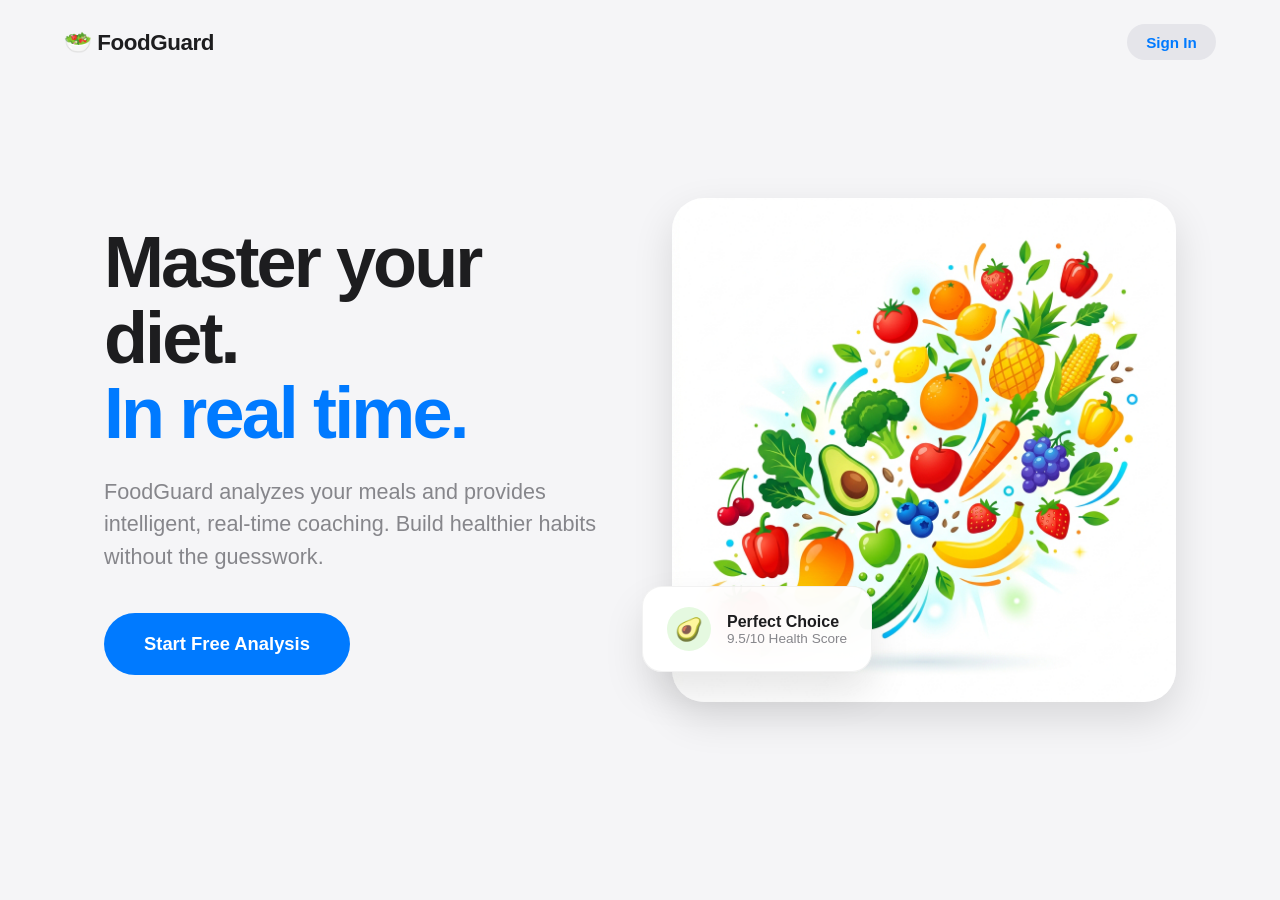
==== commit 84b0306b: "Minimalist UI Overhaul: Clean iOS aesthetic, fixed analog clock, improved landing page" ====
--- a/index.html
+++ b/index.html
@@ -7,60 +7,60 @@
   <link rel="stylesheet" href="/css/style.css">
   <style>
     .hero-container {
-      display: flex; align-items: center; justify-content: center; min-height: 100vh; padding: 6rem 5%; gap: 2rem;
+      display: flex; align-items: center; justify-content: center; min-height: 100vh; padding: 6rem 5%; gap: 4rem; max-width: 1200px; margin: 0 auto;
     }
-    @media (max-width: 768px) {
-      .hero-container { flex-direction: column; text-align: center; padding-top: 8rem; }
+    @media (max-width: 900px) {
+      .hero-container { flex-direction: column; text-align: center; padding-top: 8rem; gap: 2rem; }
+      h1 { font-size: 3rem !important; }
     }
-    .feature-pill {
-      background: rgba(255,255,255,0.8); backdrop-filter: blur(10px);
-      padding: 0.5rem 1rem; border-radius: var(--radius-pill);
-      display: inline-flex; align-items: center; gap: 0.5rem;
-      font-size: 0.85rem; font-weight: 600; color: var(--text-secondary);
-      box-shadow: 0 2px 8px rgba(0,0,0,0.05); margin-bottom: 1rem;
+    
+    .hero-text-content { flex: 1; max-width: 550px; }
+    
+    h1 { font-size: 4.5rem; font-weight: 800; line-height: 1.05; letter-spacing: -0.04em; color: var(--text); margin-bottom: 1.5rem; }
+    .subtitle { font-size: 1.35rem; color: var(--text-secondary); margin-bottom: 2.5rem; line-height: 1.5; font-weight: 400; }
+    
+    .hero-image-wrapper { flex: 1; display: flex; justify-content: center; position: relative; }
+    .hero-image { max-width: 100%; height: auto; border-radius: 32px; box-shadow: var(--shadow-lg); }
+
+    /* Elegant floating card */
+    .floating-card {
+      position: absolute; bottom: 30px; left: -30px; background: rgba(255,255,255,0.95); backdrop-filter: blur(20px);
+      padding: 1.25rem 1.5rem; border-radius: 20px; display: flex; align-items: center; gap: 1rem; z-index: 10;
+      box-shadow: 0 20px 40px rgba(0,0,0,0.1); border: 1px solid rgba(0,0,0,0.05);
+    }
+    @media (max-width: 900px) {
+      .floating-card { bottom: -20px; left: 50%; transform: translateX(-50%); width: 85%; justify-content: center; }
     }
   </style>
 </head>
 <body>
-  <div class="bg-gradient-mesh"></div>
-  <div class="bg-overlay"></div>
-
-  <nav class="animate-fade-in">
-    <a href="/" class="logo">🥗 Food<span>Guard</span></a>
+  <nav class="stagger-1">
+    <a href="/" class="logo">🥗 FoodGuard</a>
     <div>
-      <a href="/auth" class="btn btn-secondary">Sign In</a>
-      <a href="/auth" class="btn btn-primary" style="margin-left: 0.5rem;">Get Started</a>
+      <a href="/auth" class="btn btn-secondary" style="font-size: 0.95rem; padding: 0.6rem 1.2rem;">Sign In</a>
     </div>
   </nav>
 
   <main class="hero-container">
-    <div style="flex: 1; max-width: 600px;" class="animate-fade-in">
-      <div class="feature-pill">
-        <span style="color: var(--blue);">✨ iOS 18 Design</span>
-        <span>Beautiful & Native Feeling</span>
-      </div>
-      <h1 style="font-size: 4rem; font-weight: 800; line-height: 1.1; margin-bottom: 1.5rem; letter-spacing: -0.03em;">
-        Master Your Diet with <span style="color: var(--blue);">AI-Powered</span> Coaching.
-      </h1>
-      <p style="font-size: 1.25rem; color: var(--text-secondary); margin-bottom: 2.5rem; line-height: 1.5;">
-        FoodGuard analyzes what you're about to eat and provides real-time interventions to help you build healthier habits.
+    <div class="hero-text-content">
+      <h1 class="stagger-1">Master your diet.<br><span style="color: var(--blue);">In real time.</span></h1>
+      <p class="subtitle stagger-2">
+        FoodGuard analyzes your meals and provides intelligent, real-time coaching. Build healthier habits without the guesswork.
       </p>
-      <div style="display: flex; gap: 1rem; flex-wrap: wrap;">
-        <a href="/auth" class="btn btn-primary" style="font-size: 1.1rem; padding: 1.1rem 2.5rem; border-radius: 14px;">Start Free Analysis</a>
+      <div class="stagger-3" style="display: flex; gap: 1rem; flex-wrap: wrap;">
+        <a href="/auth" class="btn btn-primary" style="font-size: 1.15rem; padding: 1.25rem 2.5rem;">Start Free Analysis</a>
       </div>
     </div>
     
-    <div style="flex: 1; display: flex; justify-content: center; position: relative;" class="animate-float">
-      <!-- Decorative UI Card floating above hero image -->
-      <div class="glass-card" style="position: absolute; bottom: 10%; left: -10%; padding: 1rem; display: flex; align-items: center; gap: 1rem; z-index: 10;">
-        <div style="width: 40px; height: 40px; background: #e5f9e0; border-radius: 50%; display: flex; align-items: center; justify-content: center; font-size: 1.2rem;">🥑</div>
-        <div>
-          <div style="font-weight: 700; font-size: 0.9rem;">Perfect Choice</div>
-          <div style="color: var(--text-secondary); font-size: 0.8rem;">9.5/10 Health Score</div>
+    <div class="hero-image-wrapper stagger-4">
+      <img src="/assets/hero.png" alt="Healthy Food" class="hero-image">
+      <div class="floating-card">
+        <div style="width: 44px; height: 44px; background: #E5F9E0; border-radius: 50%; display: flex; align-items: center; justify-content: center; font-size: 1.4rem;">🥑</div>
+        <div style="text-align: left;">
+          <div style="font-weight: 700; font-size: 1rem; color: var(--text);">Perfect Choice</div>
+          <div style="color: var(--text-secondary); font-size: 0.85rem; font-weight: 500;">9.5/10 Health Score</div>
         </div>
       </div>
-      
-      <img src="/assets/hero.png" alt="Healthy Food" style="max-width: 100%; height: auto; border-radius: 30px; box-shadow: var(--shadow-lg);">
     </div>
   </main>
 </body>
--- a/css/style.css
+++ b/css/style.css
@@ -1,102 +1,92 @@
 :root {
-  --bg: #ffffff;
-  --bg-secondary: #f2f2f7; /* iOS grouped background */
+  --bg: #F5F5F7; /* iOS standard light background */
+  --bg-secondary: #FFFFFF;
   --bg-modal: rgba(0, 0, 0, 0.4);
-  --text: #000000;
-  --text-secondary: #8e8e93; /* iOS secondary text */
-  --border: #c6c6c8;
+  --text: #1D1D1F;
+  --text-secondary: #86868B;
+  --border: #D2D2D7;
   
-  --red: #ff3b30;
-  --blue: #007aff;
-  --green: #34c759;
-  --orange: #ff9500;
-  --yellow: #ffcc00;
-  --white: #ffffff;
+  --red: #FF3B30;
+  --blue: #007AFF;
+  --green: #34C759;
+  --orange: #FF9500;
+  --yellow: #FFCC00;
+  --white: #FFFFFF;
 
-  --shadow-sm: 0 1px 3px rgba(0,0,0,0.1);
-  --shadow-md: 0 4px 12px rgba(0,0,0,0.08);
-  --shadow-lg: 0 10px 30px rgba(0,0,0,0.15);
+  --shadow-sm: 0 2px 8px rgba(0,0,0,0.04);
+  --shadow-md: 0 8px 24px rgba(0,0,0,0.08);
+  --shadow-lg: 0 16px 40px rgba(0,0,0,0.12);
 
-  --radius-sm: 10px; /* iOS corner radius */
-  --radius-md: 20px;
-  --radius-lg: 32px;
+  --radius-sm: 12px;
+  --radius-md: 18px;
+  --radius-lg: 24px;
   --radius-pill: 9999px;
   
-  --spring: cubic-bezier(0.175, 0.885, 0.32, 1.275);
-  --smooth: cubic-bezier(0.2, 0.8, 0.2, 1);
+  --spring: cubic-bezier(0.2, 0.8, 0.2, 1);
 }
 
-* { margin: 0; padding: 0; box-sizing: border-box; font-family: -apple-system, BlinkMacSystemFont, "Segoe UI", Roboto, Helvetica, Arial, sans-serif, "Apple Color Emoji", "Segoe UI Emoji", "Segoe UI Symbol"; -webkit-font-smoothing: antialiased; }
+* { margin: 0; padding: 0; box-sizing: border-box; font-family: -apple-system, BlinkMacSystemFont, "Segoe UI", Roboto, Helvetica, Arial, sans-serif; -webkit-font-smoothing: antialiased; }
 
 body { background-color: var(--bg); color: var(--text); overflow-x: hidden; min-height: 100vh; display: flex; flex-direction: column; }
 
-/* Animations */
-@keyframes fadeIn { from { opacity: 0; transform: translateY(20px); } to { opacity: 1; transform: translateY(0); } }
-@keyframes float { 0% { transform: translateY(0px); } 50% { transform: translateY(-10px); } 100% { transform: translateY(0px); } }
-.animate-fade-in { animation: fadeIn 0.6s var(--smooth) forwards; }
-.animate-float { animation: float 4s ease-in-out infinite; }
-
-/* Dynamic iOS Gradients */
-.bg-gradient-mesh {
-  background-image: url('/assets/bg_gradient.png');
-  background-size: cover;
-  background-position: center;
-  position: fixed;
-  top: 0; left: 0; width: 100%; height: 100%;
-  z-index: -2;
-  filter: blur(10px);
-  transform: scale(1.1);
-}
-.bg-overlay {
-  position: fixed; top: 0; left: 0; width: 100%; height: 100%;
-  background: rgba(255, 255, 255, 0.75); /* Frosty overlay */
-  backdrop-filter: blur(40px);
-  -webkit-backdrop-filter: blur(40px);
-  z-index: -1;
+/* Elegant Staggered Animations */
+@keyframes fadeUp {
+  from { opacity: 0; transform: translateY(30px); }
+  to { opacity: 1; transform: translateY(0); }
 }
 
+.stagger-1 { animation: fadeUp 0.8s var(--spring) 0.1s forwards; opacity: 0; }
+.stagger-2 { animation: fadeUp 0.8s var(--spring) 0.2s forwards; opacity: 0; }
+.stagger-3 { animation: fadeUp 0.8s var(--spring) 0.3s forwards; opacity: 0; }
+.stagger-4 { animation: fadeUp 0.8s var(--spring) 0.4s forwards; opacity: 0; }
+
 /* Components */
-.btn { padding: 0.875rem 1.5rem; border-radius: var(--radius-sm); font-weight: 600; font-size: 1.05rem; cursor: pointer; border: none; transition: all 0.2s var(--smooth); display: inline-flex; align-items: center; justify-content: center; gap: 0.5rem; text-decoration: none; }
-.btn-primary { background: var(--blue); color: var(--white); box-shadow: 0 4px 14px 0 rgba(0, 122, 255, 0.39); }
+.btn { padding: 1rem 2rem; border-radius: var(--radius-pill); font-weight: 600; font-size: 1.05rem; cursor: pointer; border: none; transition: all 0.2s var(--spring); display: inline-flex; align-items: center; justify-content: center; gap: 0.5rem; text-decoration: none; }
+.btn-primary { background: var(--blue); color: var(--white); }
 .btn-primary:active { transform: scale(0.96); opacity: 0.9; }
-.btn-secondary { background: var(--bg-secondary); color: var(--blue); border: none; }
-.btn-secondary:active { background: #e5e5ea; transform: scale(0.96); }
-
-.glass-card { background: rgba(255, 255, 255, 0.6); backdrop-filter: blur(20px); -webkit-backdrop-filter: blur(20px); border: 1px solid rgba(255, 255, 255, 0.8); box-shadow: var(--shadow-lg); border-radius: var(--radius-md); }
+.btn-secondary { background: #E5E5EA; color: var(--blue); }
+.btn-secondary:active { transform: scale(0.96); background: #D1D1D6; }
 
 nav { display: flex; justify-content: space-between; align-items: center; padding: 1.5rem 5%; position: absolute; top: 0; left: 0; right: 0; z-index: 100; }
-.logo { font-size: 1.5rem; font-weight: 700; letter-spacing: -0.02em; display: flex; align-items: center; gap: 0.5rem; color: var(--text); text-decoration: none; }
-.logo span { color: var(--green); }
+.logo { font-size: 1.4rem; font-weight: 700; letter-spacing: -0.02em; display: flex; align-items: center; gap: 0.5rem; color: var(--text); text-decoration: none; }
 
-.input-group { margin-bottom: 1.25rem; }
-.input-group label { display: block; font-size: 0.8rem; font-weight: 600; margin-bottom: 0.4rem; color: var(--text-secondary); text-transform: uppercase; letter-spacing: 0.05em; }
-.input-group input { width: 100%; padding: 0.875rem 1rem; border-radius: var(--radius-sm); border: 1px solid var(--border); background: var(--white); font-size: 1.05rem; transition: all 0.2s var(--smooth); outline: none; color: var(--text); }
+.input-group { margin-bottom: 1.5rem; }
+.input-group label { display: block; font-size: 0.85rem; font-weight: 600; margin-bottom: 0.5rem; color: var(--text-secondary); text-transform: uppercase; letter-spacing: 0.05em; }
+.input-group input { width: 100%; padding: 1rem 1.25rem; border-radius: var(--radius-sm); border: 1px solid var(--border); background: var(--bg-secondary); font-size: 1.05rem; transition: all 0.2s var(--spring); outline: none; color: var(--text); }
 .input-group input:focus { border-color: var(--blue); box-shadow: 0 0 0 3px rgba(0, 122, 255, 0.15); }
 
+.card { background: var(--bg-secondary); border-radius: var(--radius-md); padding: 2rem; box-shadow: var(--shadow-sm); border: 1px solid rgba(0,0,0,0.02); }
+
 /* Time Picker Modal */
-.modal-overlay { position: fixed; top: 0; left: 0; width: 100%; height: 100%; background: var(--bg-modal); backdrop-filter: blur(4px); -webkit-backdrop-filter: blur(4px); z-index: 1000; display: flex; align-items: flex-end; justify-content: center; opacity: 0; pointer-events: none; transition: opacity 0.3s var(--smooth); }
+.modal-overlay { position: fixed; top: 0; left: 0; width: 100%; height: 100%; background: var(--bg-modal); backdrop-filter: blur(4px); -webkit-backdrop-filter: blur(4px); z-index: 1000; display: flex; align-items: flex-end; justify-content: center; opacity: 0; pointer-events: none; transition: opacity 0.3s ease; }
 .modal-overlay.active { opacity: 1; pointer-events: auto; }
-/* Bottom sheet style for iOS */
-.modal-content { background: var(--white); border-radius: var(--radius-lg) var(--radius-lg) 0 0; padding: 2rem; width: 100%; max-width: 500px; box-shadow: var(--shadow-lg); transform: translateY(100%); transition: transform 0.4s var(--smooth); padding-bottom: calc(2rem + env(safe-area-inset-bottom)); }
+.modal-content { background: var(--bg-secondary); border-radius: var(--radius-lg) var(--radius-lg) 0 0; padding: 2rem; width: 100%; max-width: 500px; box-shadow: var(--shadow-lg); transform: translateY(100%); transition: transform 0.4s var(--spring); padding-bottom: calc(2rem + env(safe-area-inset-bottom)); }
 @media (min-width: 768px) { .modal-overlay { align-items: center; } .modal-content { border-radius: var(--radius-md); transform: translateY(20px); transform: scale(0.95); } .modal-overlay.active .modal-content { transform: scale(1); } }
 .modal-overlay.active .modal-content { transform: translateY(0); }
 
-.time-picker-tabs { display: flex; background: var(--bg-secondary); border-radius: 8px; padding: 2px; margin-bottom: 1.5rem; }
-.time-picker-tab { flex: 1; text-align: center; padding: 0.4rem; font-size: 0.9rem; font-weight: 600; color: var(--text); cursor: pointer; border-radius: 6px; transition: all 0.2s; }
-.time-picker-tab.active { background: var(--white); box-shadow: 0 2px 4px rgba(0,0,0,0.1); }
+.time-picker-tabs { display: flex; background: var(--bg); border-radius: 8px; padding: 2px; margin-bottom: 1.5rem; border: 1px solid var(--border); }
+.time-picker-tab { flex: 1; text-align: center; padding: 0.5rem; font-size: 0.95rem; font-weight: 500; color: var(--text); cursor: pointer; border-radius: 6px; transition: all 0.2s; }
+.time-picker-tab.active { background: var(--bg-secondary); box-shadow: 0 1px 4px rgba(0,0,0,0.08); font-weight: 600; }
 
-/* Visual Clock - iOS Style */
-.clock-container { position: relative; width: 260px; height: 260px; margin: 0 auto; border-radius: 50%; background: var(--bg-secondary); border: none; box-shadow: inset 0 2px 10px rgba(0,0,0,0.05); }
-.clock-center { position: absolute; top: 50%; left: 50%; width: 14px; height: 14px; background: var(--blue); border-radius: 50%; transform: translate(-50%, -50%); z-index: 10; box-shadow: 0 2px 5px rgba(0,0,0,0.2); }
-.clock-hand { position: absolute; bottom: 50%; left: 50%; transform-origin: bottom center; border-radius: var(--radius-pill); z-index: 5; transition: transform 0.1s linear; }
-.clock-hand.hour { width: 6px; height: 75px; background: var(--text); margin-left: -3px; }
-.clock-hand.minute { width: 4px; height: 105px; background: var(--orange); margin-left: -2px; }
+/* Visual Clock - Clean iOS Style */
+.clock-container { position: relative; width: 260px; height: 260px; margin: 0 auto; border-radius: 50%; background: var(--bg); border: 1px solid var(--border); box-shadow: inset 0 2px 10px rgba(0,0,0,0.02); }
+.clock-center { position: absolute; top: 50%; left: 50%; width: 16px; height: 16px; background: var(--text); border-radius: 50%; transform: translate(-50%, -50%); z-index: 10; }
+.clock-hand { position: absolute; bottom: 50%; left: 50%; transform-origin: bottom center; border-radius: var(--radius-pill); z-index: 5; transition: transform 0.05s linear; cursor: grab; }
+.clock-hand:active { cursor: grabbing; }
+.clock-hand.hour { width: 8px; height: 75px; background: var(--text); margin-left: -4px; }
+.clock-hand.minute { width: 6px; height: 105px; background: var(--blue); margin-left: -3px; }
+
+/* Hands grab area (invisible fat wrapper to make grabbing easy) */
+.hand-grabber { position: absolute; bottom: 0; left: 50%; transform: translateX(-50%); width: 30px; border-radius: 15px; z-index: 6; cursor: grab; }
+.hand-grabber:active { cursor: grabbing; }
+.hour .hand-grabber { height: 85px; }
+.minute .hand-grabber { height: 115px; }
 
 /* Scrollable Wheel Picker - iOS Style */
 .wheel-container { display: flex; justify-content: center; align-items: center; gap: 2rem; height: 200px; position: relative; overflow: hidden; }
-.wheel-container::before, .wheel-container::after { content: ''; position: absolute; left: 0; width: 100%; height: 60px; z-index: 2; pointer-events: none; }
-.wheel-container::before { top: 0; background: linear-gradient(to bottom, white, rgba(255,255,255,0)); }
-.wheel-container::after { bottom: 0; background: linear-gradient(to top, white, rgba(255,255,255,0)); }
+.wheel-container::before, .wheel-container::after { content: ''; position: absolute; left: 0; width: 100%; height: 70px; z-index: 2; pointer-events: none; }
+.wheel-container::before { top: 0; background: linear-gradient(to bottom, var(--bg-secondary), rgba(255,255,255,0)); }
+.wheel-container::after { bottom: 0; background: linear-gradient(to top, var(--bg-secondary), rgba(255,255,255,0)); }
 .wheel-selector { height: 100%; overflow-y: scroll; scroll-snap-type: y mandatory; -ms-overflow-style: none; scrollbar-width: none; padding: 80px 0; font-size: 24px; font-weight: 500; text-align: center; width: 60px; }
 .wheel-selector::-webkit-scrollbar { display: none; }
 .wheel-item { height: 40px; line-height: 40px; scroll-snap-align: center; color: var(--text-secondary); transition: all 0.2s; }
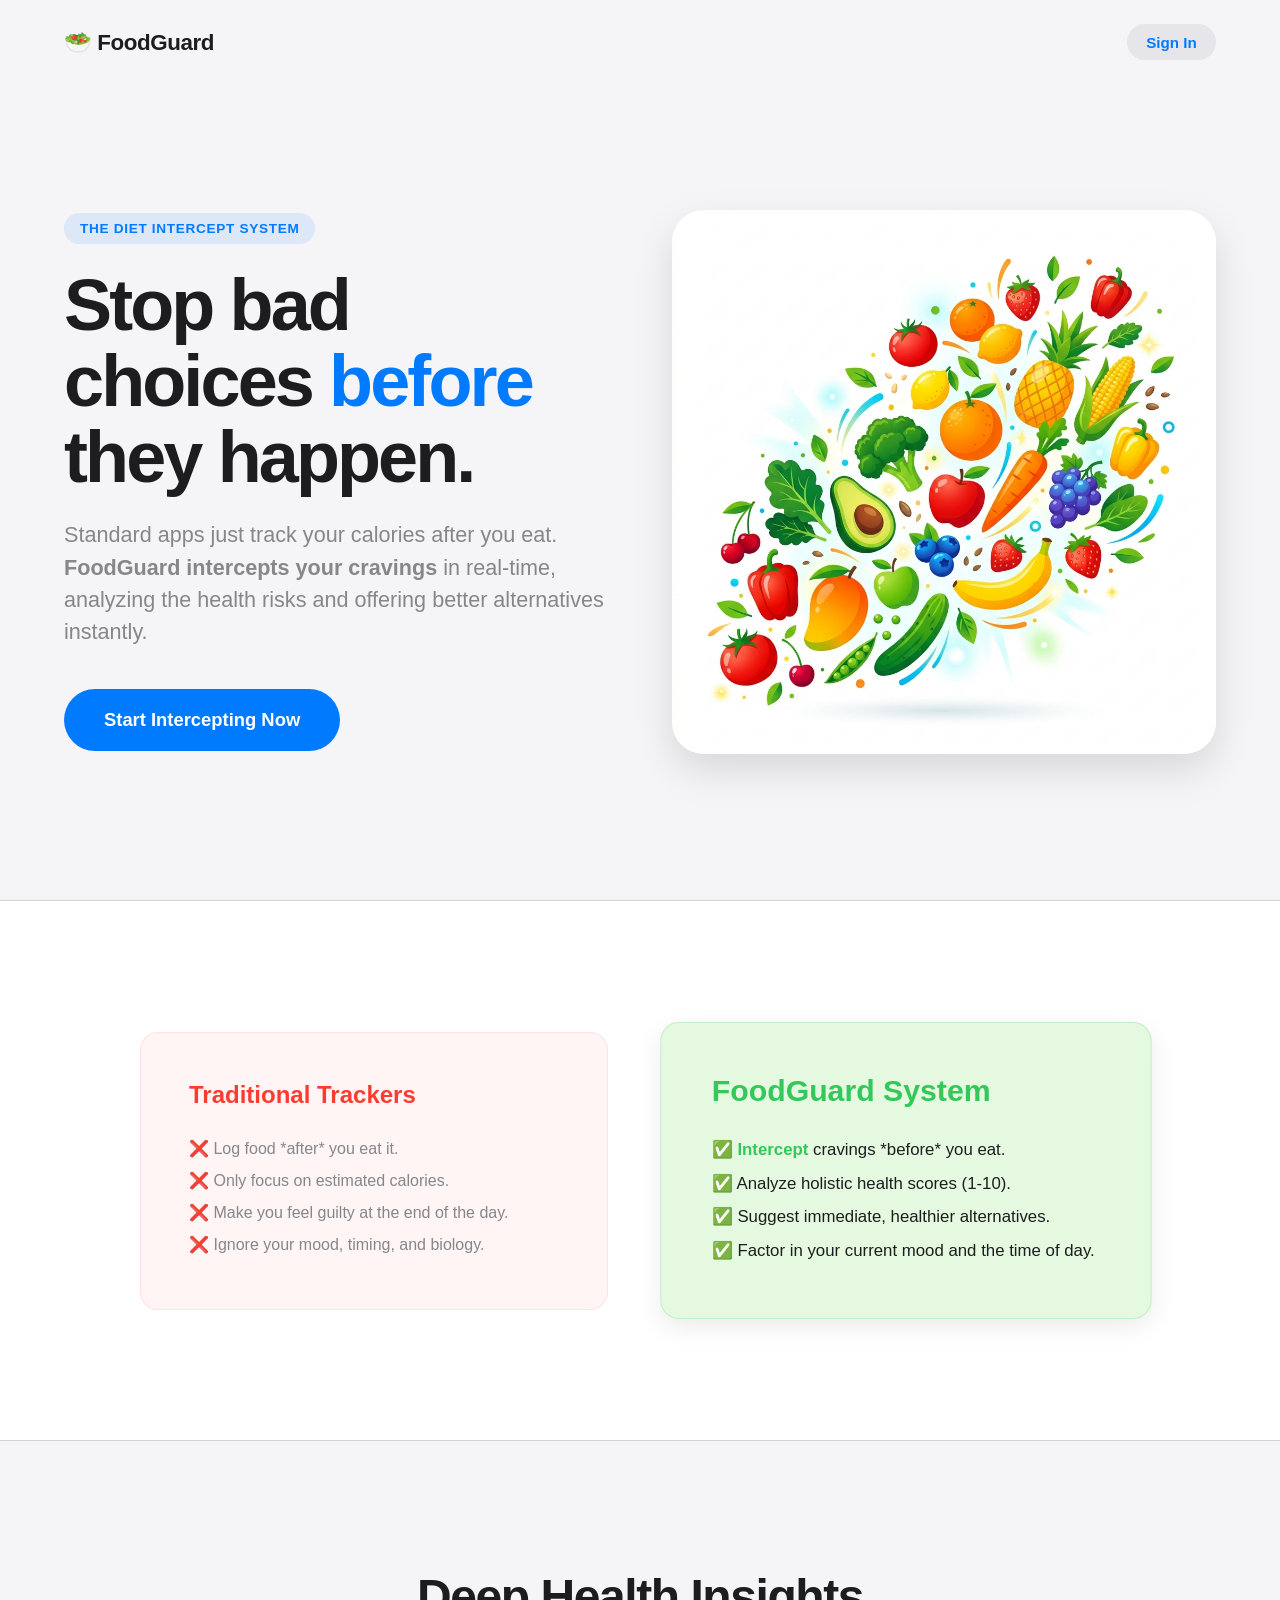
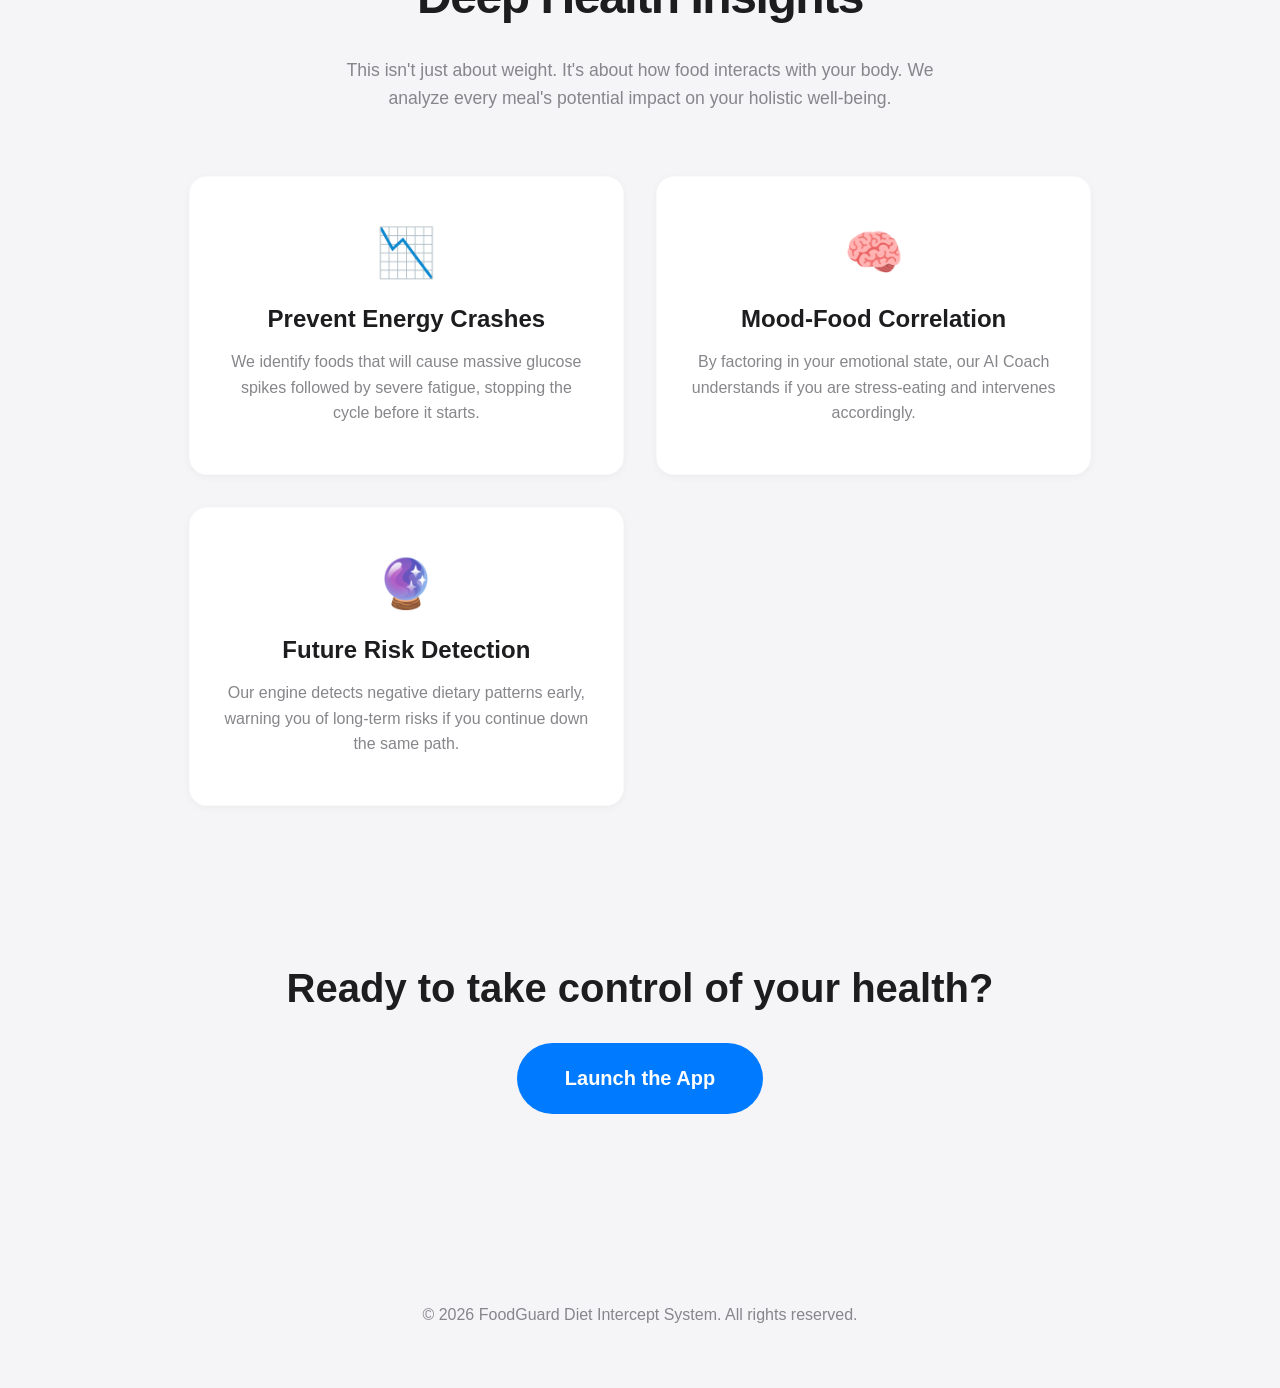
==== commit a8592909: "Diet Intercept system expansion and perfected clock mechanics" ====
--- a/index.html
+++ b/index.html
@@ -3,34 +3,55 @@
 <head>
   <meta charset="UTF-8">
   <meta name="viewport" content="width=device-width, initial-scale=1.0, maximum-scale=1.0, user-scalable=no">
-  <title>FoodGuard - Smart Food Intervention</title>
+  <title>FoodGuard - The Diet Intercept System</title>
   <link rel="stylesheet" href="/css/style.css">
   <style>
+    /* Expanded Landing Page Styles */
+    body { background-color: var(--bg); overflow-x: hidden; }
+    
+    .hero-section {
+      min-height: 100vh; display: flex; align-items: center; justify-content: center; padding: 8rem 5% 4rem; position: relative;
+    }
     .hero-container {
-      display: flex; align-items: center; justify-content: center; min-height: 100vh; padding: 6rem 5%; gap: 4rem; max-width: 1200px; margin: 0 auto;
+      display: flex; align-items: center; justify-content: center; gap: 4rem; max-width: 1200px; margin: 0 auto; width: 100%;
     }
     @media (max-width: 900px) {
-      .hero-container { flex-direction: column; text-align: center; padding-top: 8rem; gap: 2rem; }
+      .hero-container { flex-direction: column; text-align: center; gap: 2rem; }
       h1 { font-size: 3rem !important; }
     }
     
     .hero-text-content { flex: 1; max-width: 550px; }
-    
     h1 { font-size: 4.5rem; font-weight: 800; line-height: 1.05; letter-spacing: -0.04em; color: var(--text); margin-bottom: 1.5rem; }
     .subtitle { font-size: 1.35rem; color: var(--text-secondary); margin-bottom: 2.5rem; line-height: 1.5; font-weight: 400; }
     
     .hero-image-wrapper { flex: 1; display: flex; justify-content: center; position: relative; }
     .hero-image { max-width: 100%; height: auto; border-radius: 32px; box-shadow: var(--shadow-lg); }
 
-    /* Elegant floating card */
-    .floating-card {
-      position: absolute; bottom: 30px; left: -30px; background: rgba(255,255,255,0.95); backdrop-filter: blur(20px);
-      padding: 1.25rem 1.5rem; border-radius: 20px; display: flex; align-items: center; gap: 1rem; z-index: 10;
-      box-shadow: 0 20px 40px rgba(0,0,0,0.1); border: 1px solid rgba(0,0,0,0.05);
+    .floating-badge {
+      display: inline-flex; align-items: center; gap: 0.5rem; background: rgba(0, 122, 255, 0.1); color: var(--blue);
+      padding: 0.5rem 1rem; border-radius: var(--radius-pill); font-weight: 700; font-size: 0.85rem; letter-spacing: 0.05em; text-transform: uppercase; margin-bottom: 1.5rem;
     }
-    @media (max-width: 900px) {
-      .floating-card { bottom: -20px; left: 50%; transform: translateX(-50%); width: 85%; justify-content: center; }
-    }
+
+    /* Info Sections */
+    .section { padding: 8rem 5%; max-width: 1200px; margin: 0 auto; }
+    .section-title { font-size: 3rem; font-weight: 800; text-align: center; margin-bottom: 4rem; letter-spacing: -0.03em; }
+    
+    .grid-3 { display: grid; grid-template-columns: repeat(auto-fit, minmax(300px, 1fr)); gap: 2rem; }
+    .info-card { background: var(--bg-secondary); border-radius: var(--radius-md); padding: 3rem 2rem; box-shadow: var(--shadow-sm); border: 1px solid rgba(0,0,0,0.02); text-align: center; transition: transform 0.3s var(--spring); }
+    .info-card:hover { transform: translateY(-10px); box-shadow: var(--shadow-md); }
+    .info-icon { font-size: 3rem; margin-bottom: 1.5rem; display: inline-block; }
+    .info-title { font-size: 1.5rem; font-weight: 700; margin-bottom: 1rem; }
+    .info-desc { color: var(--text-secondary); line-height: 1.6; }
+
+    /* Comparison Section */
+    .compare-section { background: var(--white); padding: 8rem 5%; border-top: 1px solid var(--border); border-bottom: 1px solid var(--border); }
+    .compare-container { max-width: 1000px; margin: 0 auto; display: flex; gap: 4rem; align-items: center; }
+    @media (max-width: 900px) { .compare-container { flex-direction: column; } }
+    .compare-box { flex: 1; padding: 3rem; border-radius: var(--radius-md); }
+    .box-bad { background: #FFF5F5; border: 1px solid rgba(255, 59, 48, 0.1); }
+    .box-good { background: #E5F9E0; border: 1px solid rgba(52, 199, 89, 0.2); transform: scale(1.05); box-shadow: var(--shadow-md); }
+    
+    footer { text-align: center; padding: 4rem 5%; color: var(--text-secondary); }
   </style>
 </head>
 <body>
@@ -41,27 +62,83 @@
     </div>
   </nav>
 
-  <main class="hero-container">
-    <div class="hero-text-content">
-      <h1 class="stagger-1">Master your diet.<br><span style="color: var(--blue);">In real time.</span></h1>
-      <p class="subtitle stagger-2">
-        FoodGuard analyzes your meals and provides intelligent, real-time coaching. Build healthier habits without the guesswork.
-      </p>
-      <div class="stagger-3" style="display: flex; gap: 1rem; flex-wrap: wrap;">
-        <a href="/auth" class="btn btn-primary" style="font-size: 1.15rem; padding: 1.25rem 2.5rem;">Start Free Analysis</a>
+  <!-- HERO SECTION -->
+  <section class="hero-section">
+    <div class="hero-container">
+      <div class="hero-text-content">
+        <div class="floating-badge stagger-1">The Diet Intercept System</div>
+        <h1 class="stagger-2">Stop bad choices <span style="color: var(--blue);">before</span> they happen.</h1>
+        <p class="subtitle stagger-3">
+          Standard apps just track your calories after you eat. <strong>FoodGuard intercepts your cravings</strong> in real-time, analyzing the health risks and offering better alternatives instantly.
+        </p>
+        <div class="stagger-4" style="display: flex; gap: 1rem; flex-wrap: wrap;">
+          <a href="/auth" class="btn btn-primary" style="font-size: 1.15rem; padding: 1.25rem 2.5rem;">Start Intercepting Now</a>
+        </div>
+      </div>
+      
+      <div class="hero-image-wrapper stagger-4">
+        <img src="/assets/hero.png" alt="Healthy Food" class="hero-image">
       </div>
     </div>
-    
-    <div class="hero-image-wrapper stagger-4">
-      <img src="/assets/hero.png" alt="Healthy Food" class="hero-image">
-      <div class="floating-card">
-        <div style="width: 44px; height: 44px; background: #E5F9E0; border-radius: 50%; display: flex; align-items: center; justify-content: center; font-size: 1.4rem;">🥑</div>
-        <div style="text-align: left;">
-          <div style="font-weight: 700; font-size: 1rem; color: var(--text);">Perfect Choice</div>
-          <div style="color: var(--text-secondary); font-size: 0.85rem; font-weight: 500;">9.5/10 Health Score</div>
-        </div>
+  </section>
+
+  <!-- COMPARISON SECTION -->
+  <section class="compare-section">
+    <div class="compare-container">
+      <div class="compare-box box-bad">
+        <h3 style="color: var(--red); font-size: 1.5rem; margin-bottom: 1.5rem; font-weight: 700;">Traditional Trackers</h3>
+        <ul style="list-style: none; color: var(--text-secondary); line-height: 2;">
+          <li>❌ Log food *after* you eat it.</li>
+          <li>❌ Only focus on estimated calories.</li>
+          <li>❌ Make you feel guilty at the end of the day.</li>
+          <li>❌ Ignore your mood, timing, and biology.</li>
+        </ul>
+      </div>
+      <div class="compare-box box-good">
+        <h3 style="color: var(--green); font-size: 1.8rem; margin-bottom: 1.5rem; font-weight: 800;">FoodGuard System</h3>
+        <ul style="list-style: none; color: var(--text); line-height: 2; font-weight: 500;">
+          <li>✅ <strong style="color: var(--green);">Intercept</strong> cravings *before* you eat.</li>
+          <li>✅ Analyze holistic health scores (1-10).</li>
+          <li>✅ Suggest immediate, healthier alternatives.</li>
+          <li>✅ Factor in your current mood and the time of day.</li>
+        </ul>
       </div>
     </div>
-  </main>
+  </section>
+
+  <!-- HEALTH METRICS SECTION -->
+  <section class="section">
+    <h2 class="section-title">Deep Health Insights</h2>
+    <p style="text-align: center; color: var(--text-secondary); max-width: 600px; margin: -2rem auto 4rem; font-size: 1.1rem; line-height: 1.6;">
+      This isn't just about weight. It's about how food interacts with your body. We analyze every meal's potential impact on your holistic well-being.
+    </p>
+    
+    <div class="grid-3">
+      <div class="info-card">
+        <div class="info-icon">📉</div>
+        <h3 class="info-title">Prevent Energy Crashes</h3>
+        <p class="info-desc">We identify foods that will cause massive glucose spikes followed by severe fatigue, stopping the cycle before it starts.</p>
+      </div>
+      <div class="info-card">
+        <div class="info-icon">🧠</div>
+        <h3 class="info-title">Mood-Food Correlation</h3>
+        <p class="info-desc">By factoring in your emotional state, our AI Coach understands if you are stress-eating and intervenes accordingly.</p>
+      </div>
+      <div class="info-card">
+        <div class="info-icon">🔮</div>
+        <h3 class="info-title">Future Risk Detection</h3>
+        <p class="info-desc">Our engine detects negative dietary patterns early, warning you of long-term risks if you continue down the same path.</p>
+      </div>
+    </div>
+  </section>
+
+  <section class="section" style="text-align: center; padding-top: 2rem;">
+    <h2 style="font-size: 2.5rem; font-weight: 800; margin-bottom: 2rem;">Ready to take control of your health?</h2>
+    <a href="/auth" class="btn btn-primary" style="font-size: 1.25rem; padding: 1.5rem 3rem;">Launch the App</a>
+  </section>
+
+  <footer>
+    <p>&copy; 2026 FoodGuard Diet Intercept System. All rights reserved.</p>
+  </footer>
 </body>
 </html>
--- a/css/style.css
+++ b/css/style.css
@@ -71,8 +71,9 @@
 /* Visual Clock - Clean iOS Style */
 .clock-container { position: relative; width: 260px; height: 260px; margin: 0 auto; border-radius: 50%; background: var(--bg); border: 1px solid var(--border); box-shadow: inset 0 2px 10px rgba(0,0,0,0.02); }
 .clock-center { position: absolute; top: 50%; left: 50%; width: 16px; height: 16px; background: var(--text); border-radius: 50%; transform: translate(-50%, -50%); z-index: 10; }
-.clock-hand { position: absolute; bottom: 50%; left: 50%; transform-origin: bottom center; border-radius: var(--radius-pill); z-index: 5; transition: transform 0.05s linear; cursor: grab; }
+.clock-hand { position: absolute; bottom: 50%; left: 50%; transform-origin: bottom center; border-radius: var(--radius-pill); z-index: 5; transition: transform 0.2s var(--spring); cursor: grab; }
 .clock-hand:active { cursor: grabbing; }
+.clock-hand.dragging { transition: none !important; }
 .clock-hand.hour { width: 8px; height: 75px; background: var(--text); margin-left: -4px; }
 .clock-hand.minute { width: 6px; height: 105px; background: var(--blue); margin-left: -3px; }
 
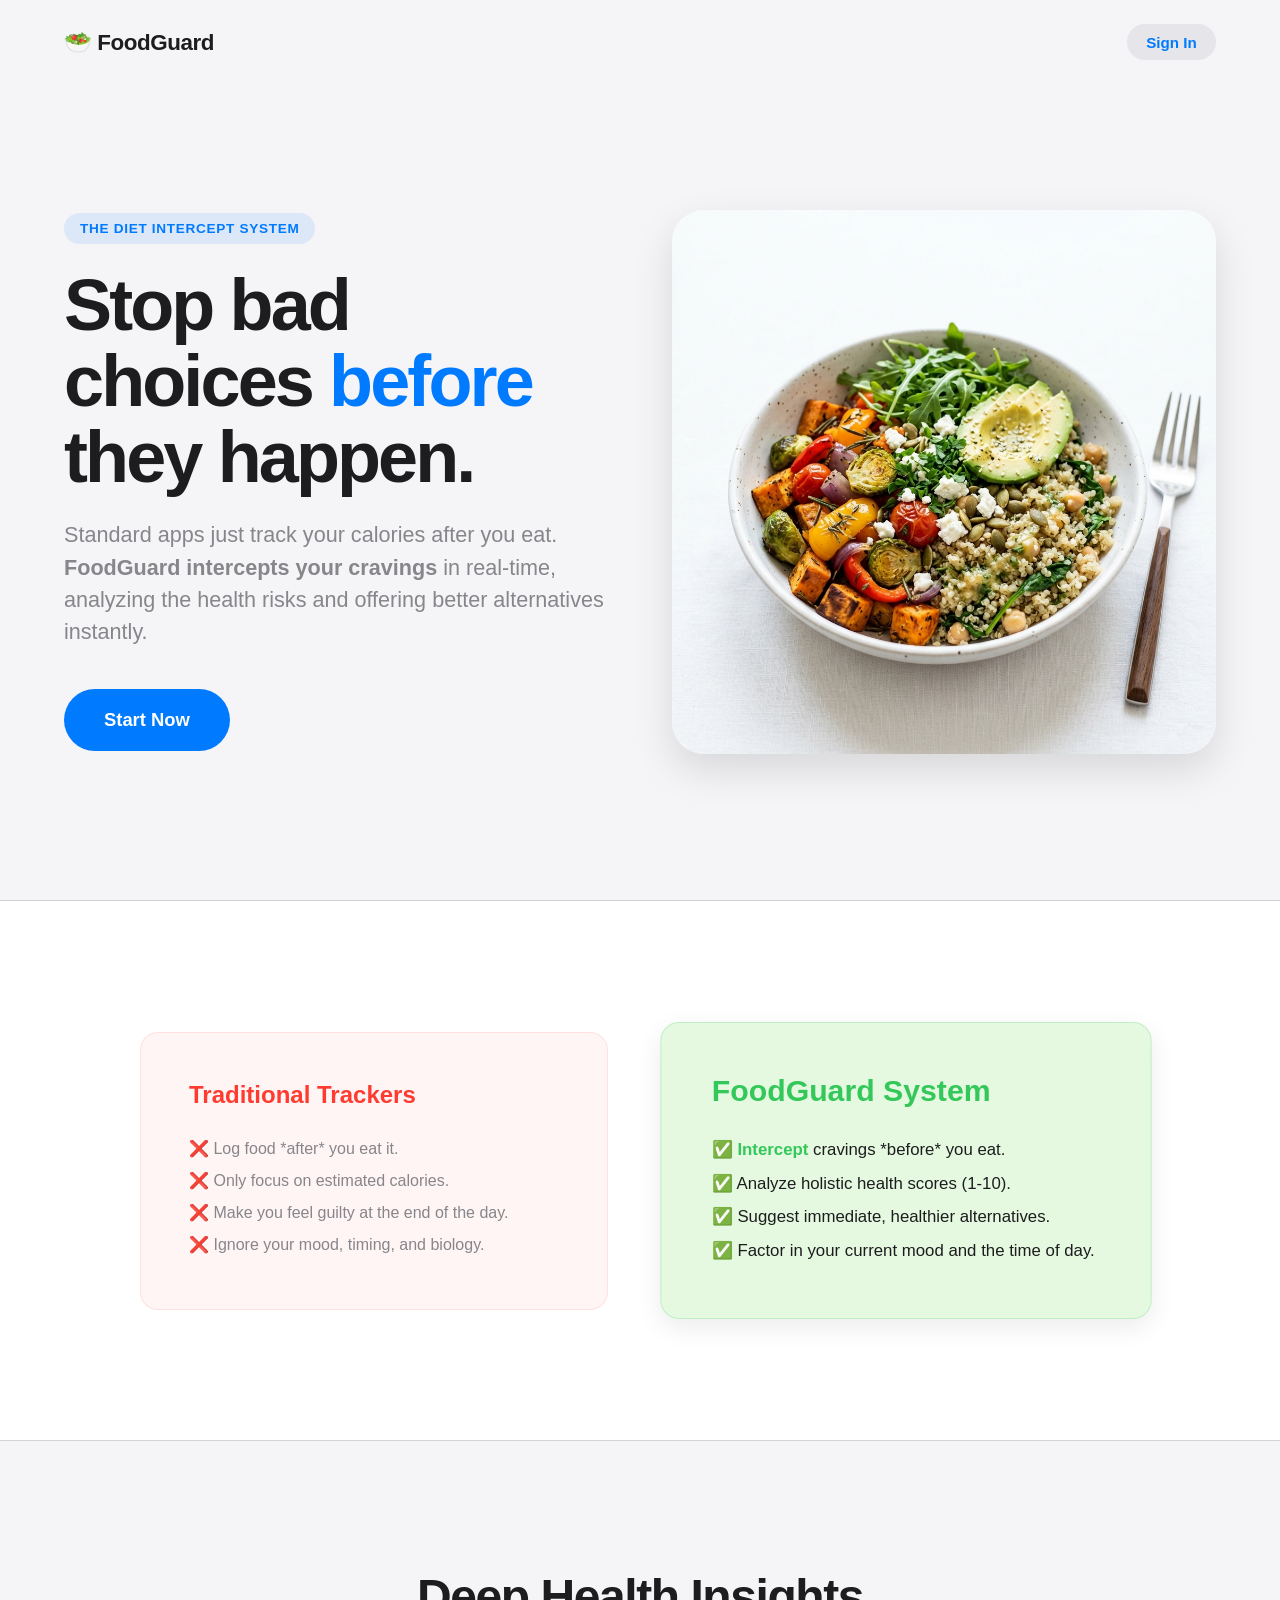
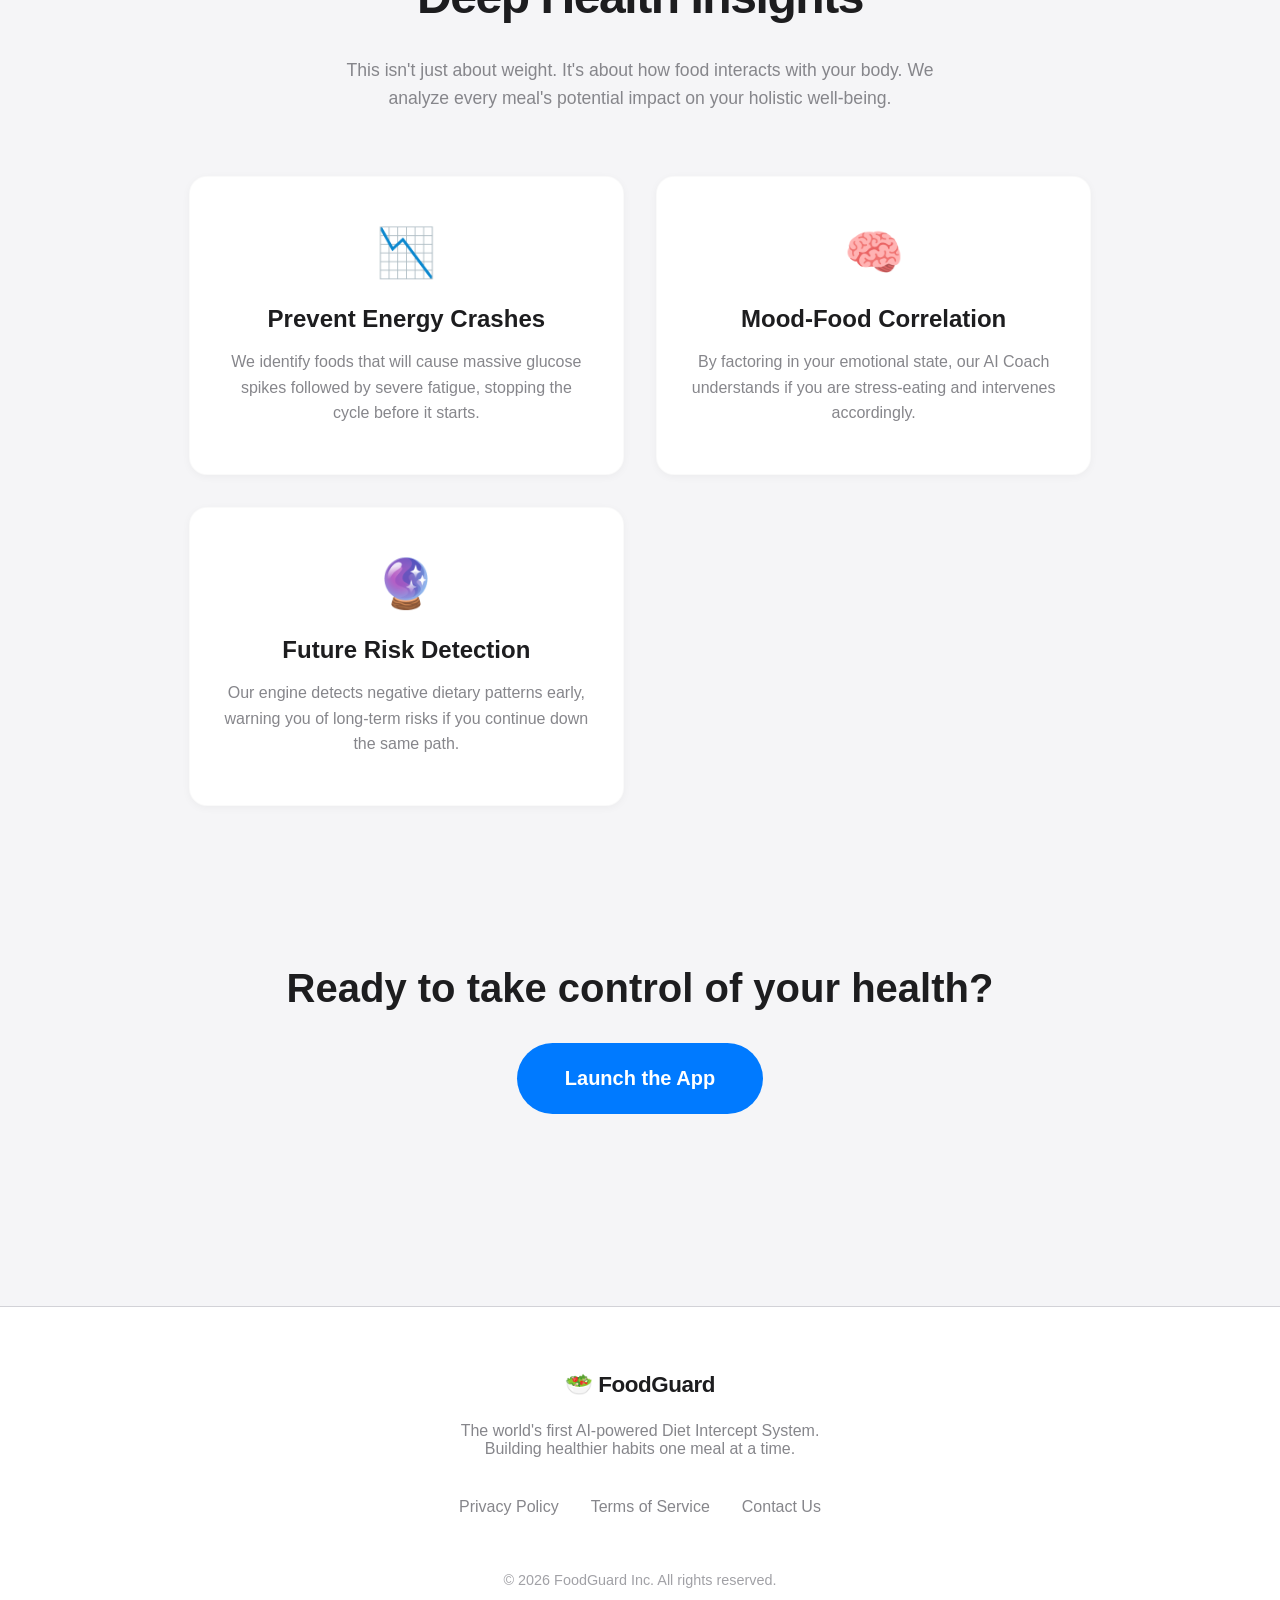
==== commit 0c5d2403: "UI Polishing: Custom scrollbar, expanded footer, Keep Me Signed In logic, and new hero image" ====
--- a/index.html
+++ b/index.html
@@ -55,12 +55,12 @@
   </style>
 </head>
 <body>
-  <nav class="stagger-1">
+  <header class="stagger-1">
     <a href="/" class="logo">🥗 FoodGuard</a>
     <div>
       <a href="/auth" class="btn btn-secondary" style="font-size: 0.95rem; padding: 0.6rem 1.2rem;">Sign In</a>
     </div>
-  </nav>
+  </header>
 
   <!-- HERO SECTION -->
   <section class="hero-section">
@@ -72,12 +72,12 @@
           Standard apps just track your calories after you eat. <strong>FoodGuard intercepts your cravings</strong> in real-time, analyzing the health risks and offering better alternatives instantly.
         </p>
         <div class="stagger-4" style="display: flex; gap: 1rem; flex-wrap: wrap;">
-          <a href="/auth" class="btn btn-primary" style="font-size: 1.15rem; padding: 1.25rem 2.5rem;">Start Intercepting Now</a>
+          <a href="/auth" class="btn btn-primary" style="font-size: 1.15rem; padding: 1.25rem 2.5rem;">Start Now</a>
         </div>
       </div>
       
       <div class="hero-image-wrapper stagger-4">
-        <img src="/assets/hero.png" alt="Healthy Food" class="hero-image">
+        <img src="/assets/hero_new.png" alt="Healthy Vibrant Food" class="hero-image">
       </div>
     </div>
   </section>
@@ -137,8 +137,17 @@
     <a href="/auth" class="btn btn-primary" style="font-size: 1.25rem; padding: 1.5rem 3rem;">Launch the App</a>
   </section>
 
-  <footer>
-    <p>&copy; 2026 FoodGuard Diet Intercept System. All rights reserved.</p>
+  <footer style="background: var(--white); border-top: 1px solid var(--border); padding: 4rem 5%; margin-top: 4rem;">
+    <div style="max-width: 1200px; margin: 0 auto; display: flex; flex-direction: column; align-items: center; gap: 1.5rem;">
+      <div class="logo">🥗 FoodGuard</div>
+      <p style="color: var(--text-secondary); max-width: 400px; text-align: center;">The world's first AI-powered Diet Intercept System. Building healthier habits one meal at a time.</p>
+      <div style="display: flex; gap: 2rem; margin-top: 1rem;">
+        <a href="#" style="color: var(--text-secondary); text-decoration: none;">Privacy Policy</a>
+        <a href="#" style="color: var(--text-secondary); text-decoration: none;">Terms of Service</a>
+        <a href="#" style="color: var(--text-secondary); text-decoration: none;">Contact Us</a>
+      </div>
+      <p style="margin-top: 2rem; color: #A1A1A6; font-size: 0.9rem;">&copy; 2026 FoodGuard Inc. All rights reserved.</p>
+    </div>
   </footer>
 </body>
 </html>
--- a/css/style.css
+++ b/css/style.css
@@ -27,6 +27,12 @@
 
 * { margin: 0; padding: 0; box-sizing: border-box; font-family: -apple-system, BlinkMacSystemFont, "Segoe UI", Roboto, Helvetica, Arial, sans-serif; -webkit-font-smoothing: antialiased; }
 
+/* Beautiful Scrollbar */
+::-webkit-scrollbar { width: 10px; height: 10px; }
+::-webkit-scrollbar-track { background: var(--bg); }
+::-webkit-scrollbar-thumb { background: #C1C1C6; border-radius: 10px; border: 2px solid var(--bg); }
+::-webkit-scrollbar-thumb:hover { background: #A1A1A6; }
+
 body { background-color: var(--bg); color: var(--text); overflow-x: hidden; min-height: 100vh; display: flex; flex-direction: column; }
 
 /* Elegant Staggered Animations */
@@ -47,7 +53,7 @@
 .btn-secondary { background: #E5E5EA; color: var(--blue); }
 .btn-secondary:active { transform: scale(0.96); background: #D1D1D6; }
 
-nav { display: flex; justify-content: space-between; align-items: center; padding: 1.5rem 5%; position: absolute; top: 0; left: 0; right: 0; z-index: 100; }
+header { display: flex; justify-content: space-between; align-items: center; padding: 1.5rem 5%; position: absolute; top: 0; left: 0; right: 0; z-index: 100; }
 .logo { font-size: 1.4rem; font-weight: 700; letter-spacing: -0.02em; display: flex; align-items: center; gap: 0.5rem; color: var(--text); text-decoration: none; }
 
 .input-group { margin-bottom: 1.5rem; }
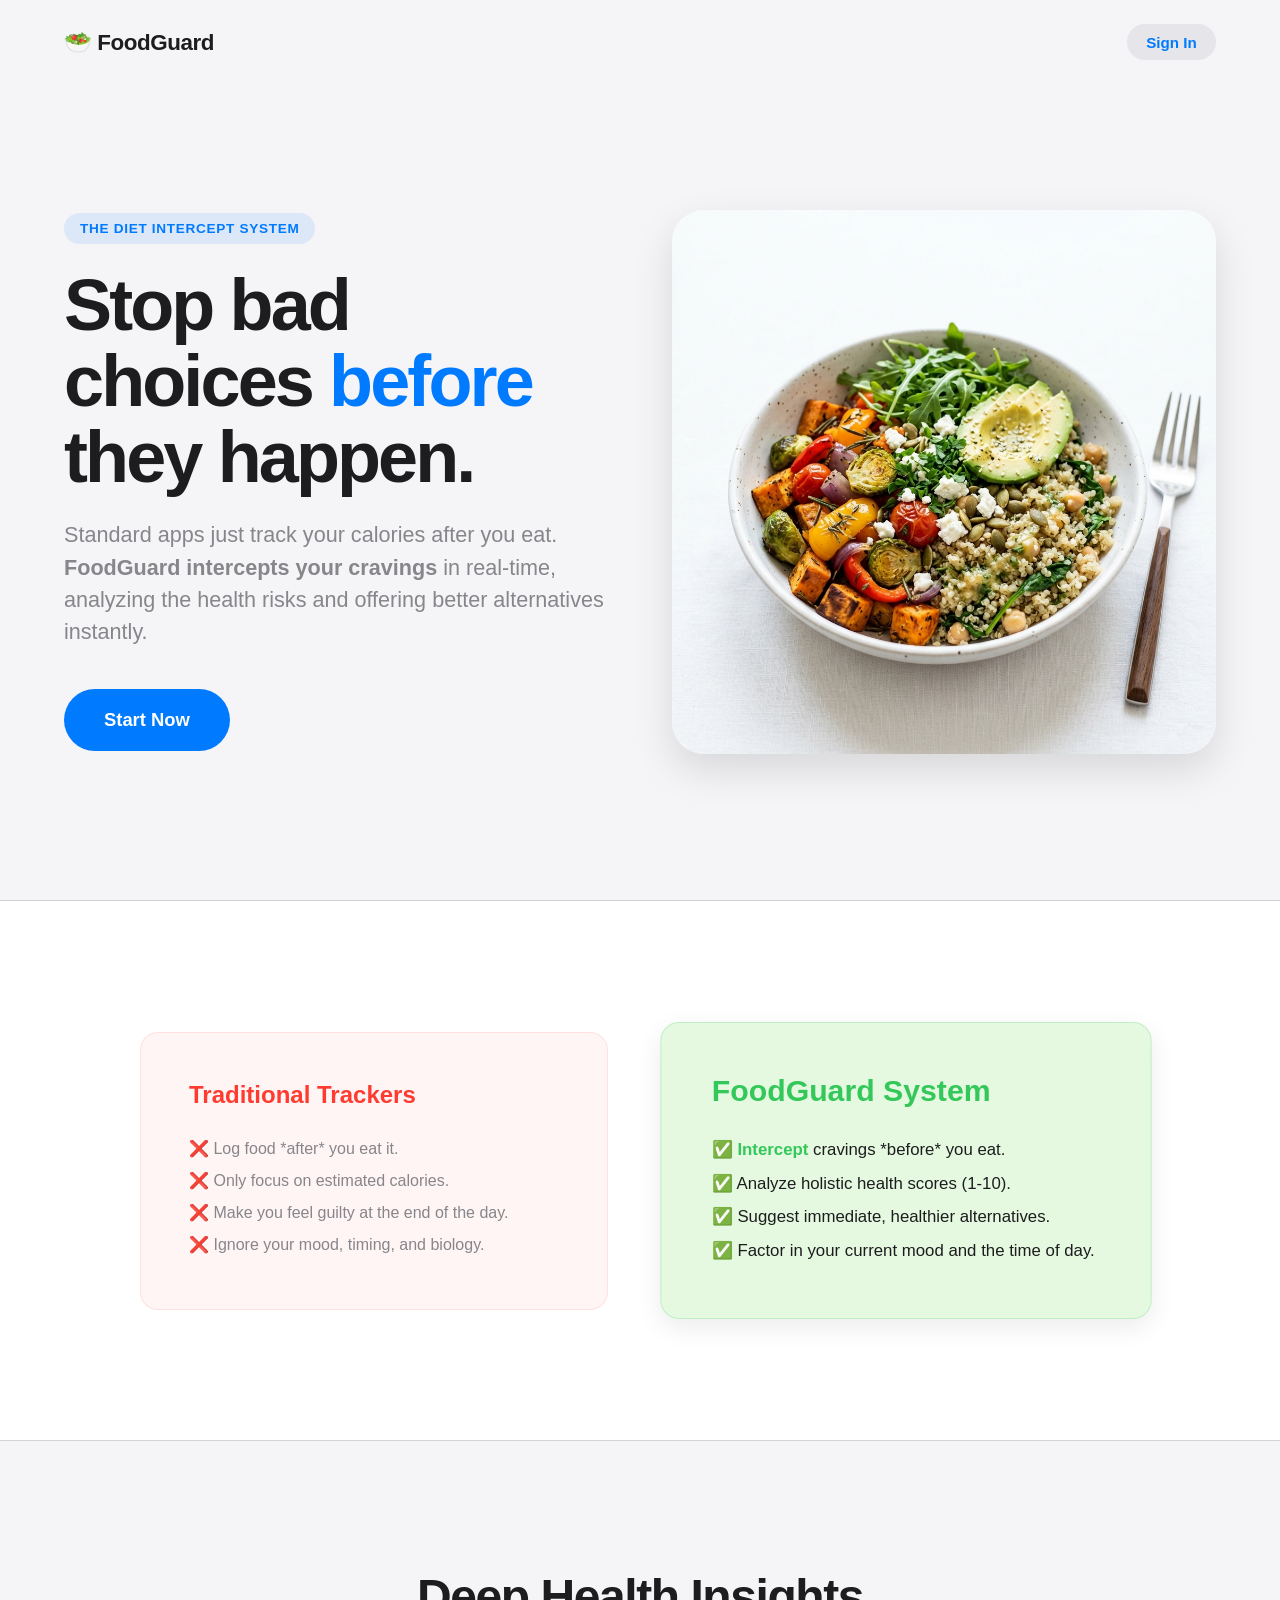
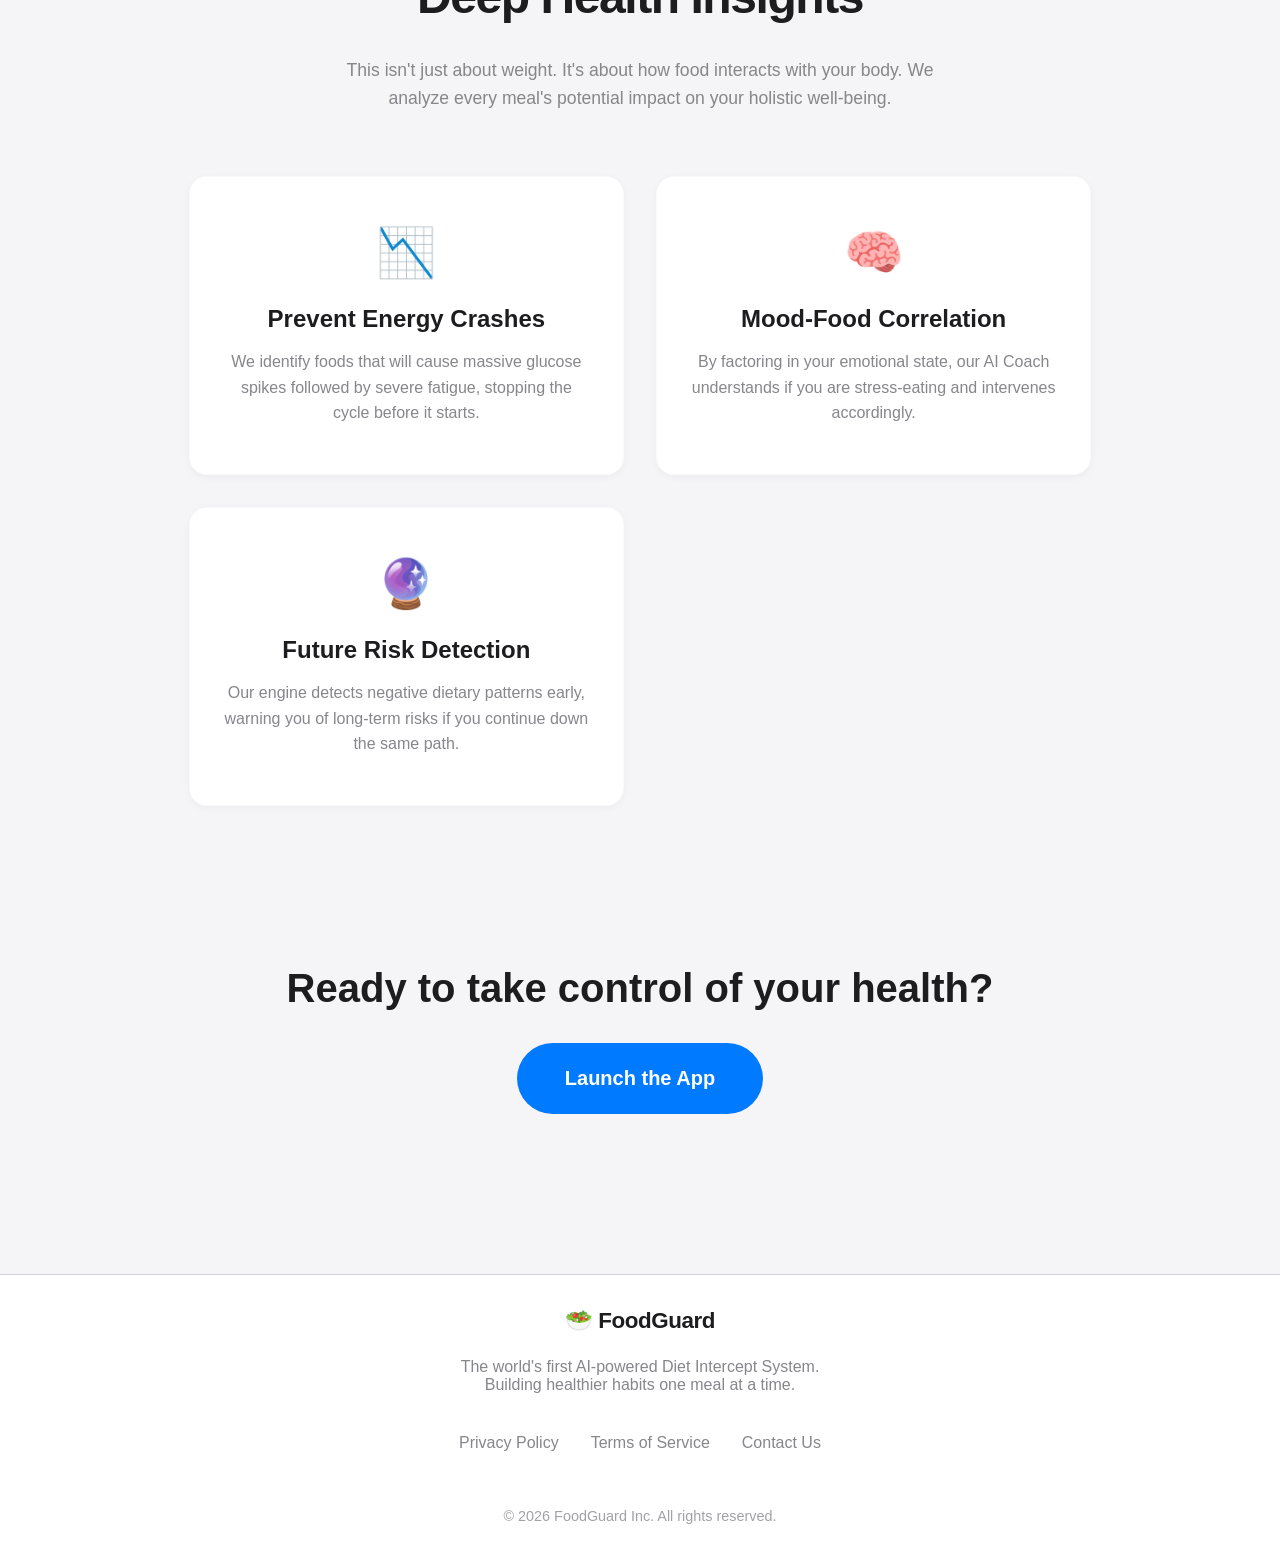
==== commit 75b28eae: "Fix CSS conflicts to restore main app layout and adjust landing footer height" ====
--- a/index.html
+++ b/index.html
@@ -55,12 +55,12 @@
   </style>
 </head>
 <body>
-  <header class="stagger-1">
+  <nav class="main-nav stagger-1">
     <a href="/" class="logo">🥗 FoodGuard</a>
     <div>
       <a href="/auth" class="btn btn-secondary" style="font-size: 0.95rem; padding: 0.6rem 1.2rem;">Sign In</a>
     </div>
-  </header>
+  </nav>
 
   <!-- HERO SECTION -->
   <section class="hero-section">
@@ -137,7 +137,7 @@
     <a href="/auth" class="btn btn-primary" style="font-size: 1.25rem; padding: 1.5rem 3rem;">Launch the App</a>
   </section>
 
-  <footer style="background: var(--white); border-top: 1px solid var(--border); padding: 4rem 5%; margin-top: 4rem;">
+  <footer style="background: var(--white); border-top: 1px solid var(--border); padding: 2rem 5%; margin-top: 2rem;">
     <div style="max-width: 1200px; margin: 0 auto; display: flex; flex-direction: column; align-items: center; gap: 1.5rem;">
       <div class="logo">🥗 FoodGuard</div>
       <p style="color: var(--text-secondary); max-width: 400px; text-align: center;">The world's first AI-powered Diet Intercept System. Building healthier habits one meal at a time.</p>
--- a/css/style.css
+++ b/css/style.css
@@ -53,7 +53,7 @@
 .btn-secondary { background: #E5E5EA; color: var(--blue); }
 .btn-secondary:active { transform: scale(0.96); background: #D1D1D6; }
 
-header { display: flex; justify-content: space-between; align-items: center; padding: 1.5rem 5%; position: absolute; top: 0; left: 0; right: 0; z-index: 100; }
+.main-nav { display: flex; justify-content: space-between; align-items: center; padding: 1.5rem 5%; position: absolute; top: 0; left: 0; right: 0; z-index: 100; }
 .logo { font-size: 1.4rem; font-weight: 700; letter-spacing: -0.02em; display: flex; align-items: center; gap: 0.5rem; color: var(--text); text-decoration: none; }
 
 .input-group { margin-bottom: 1.5rem; }
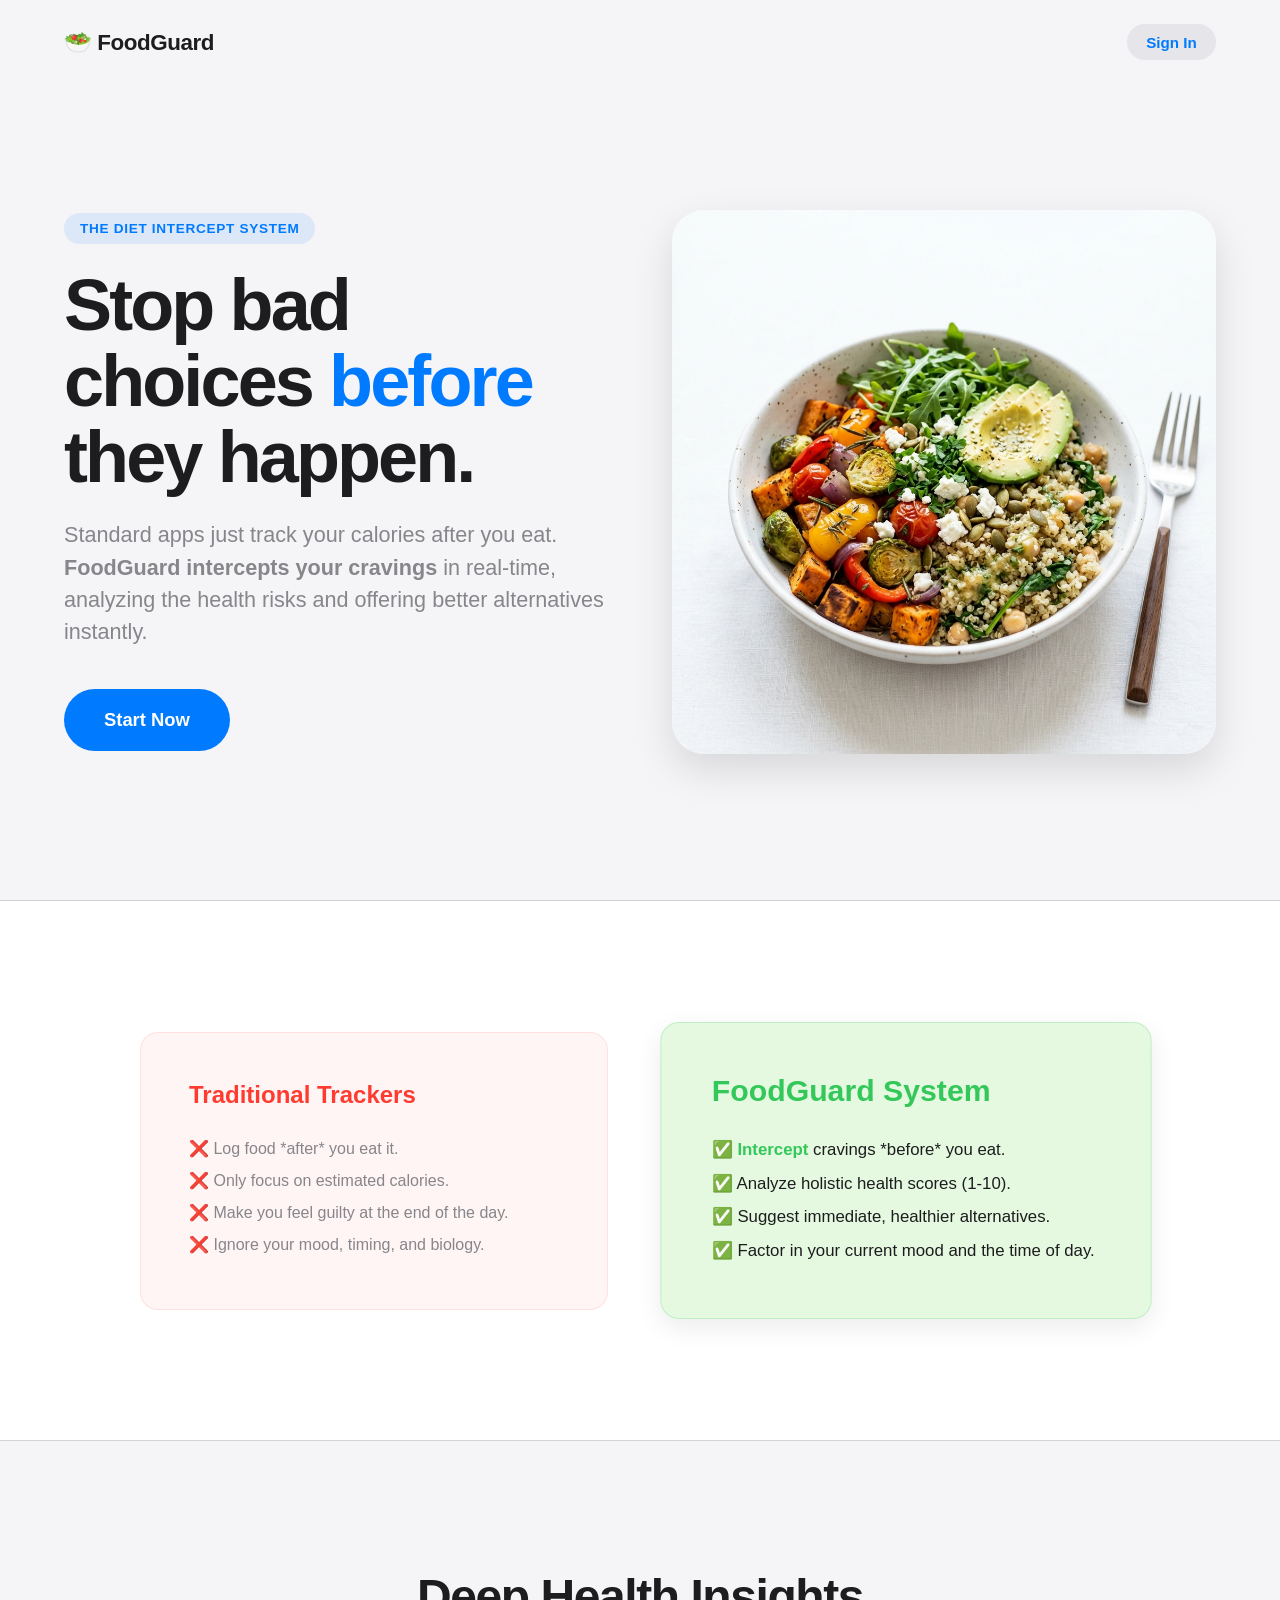
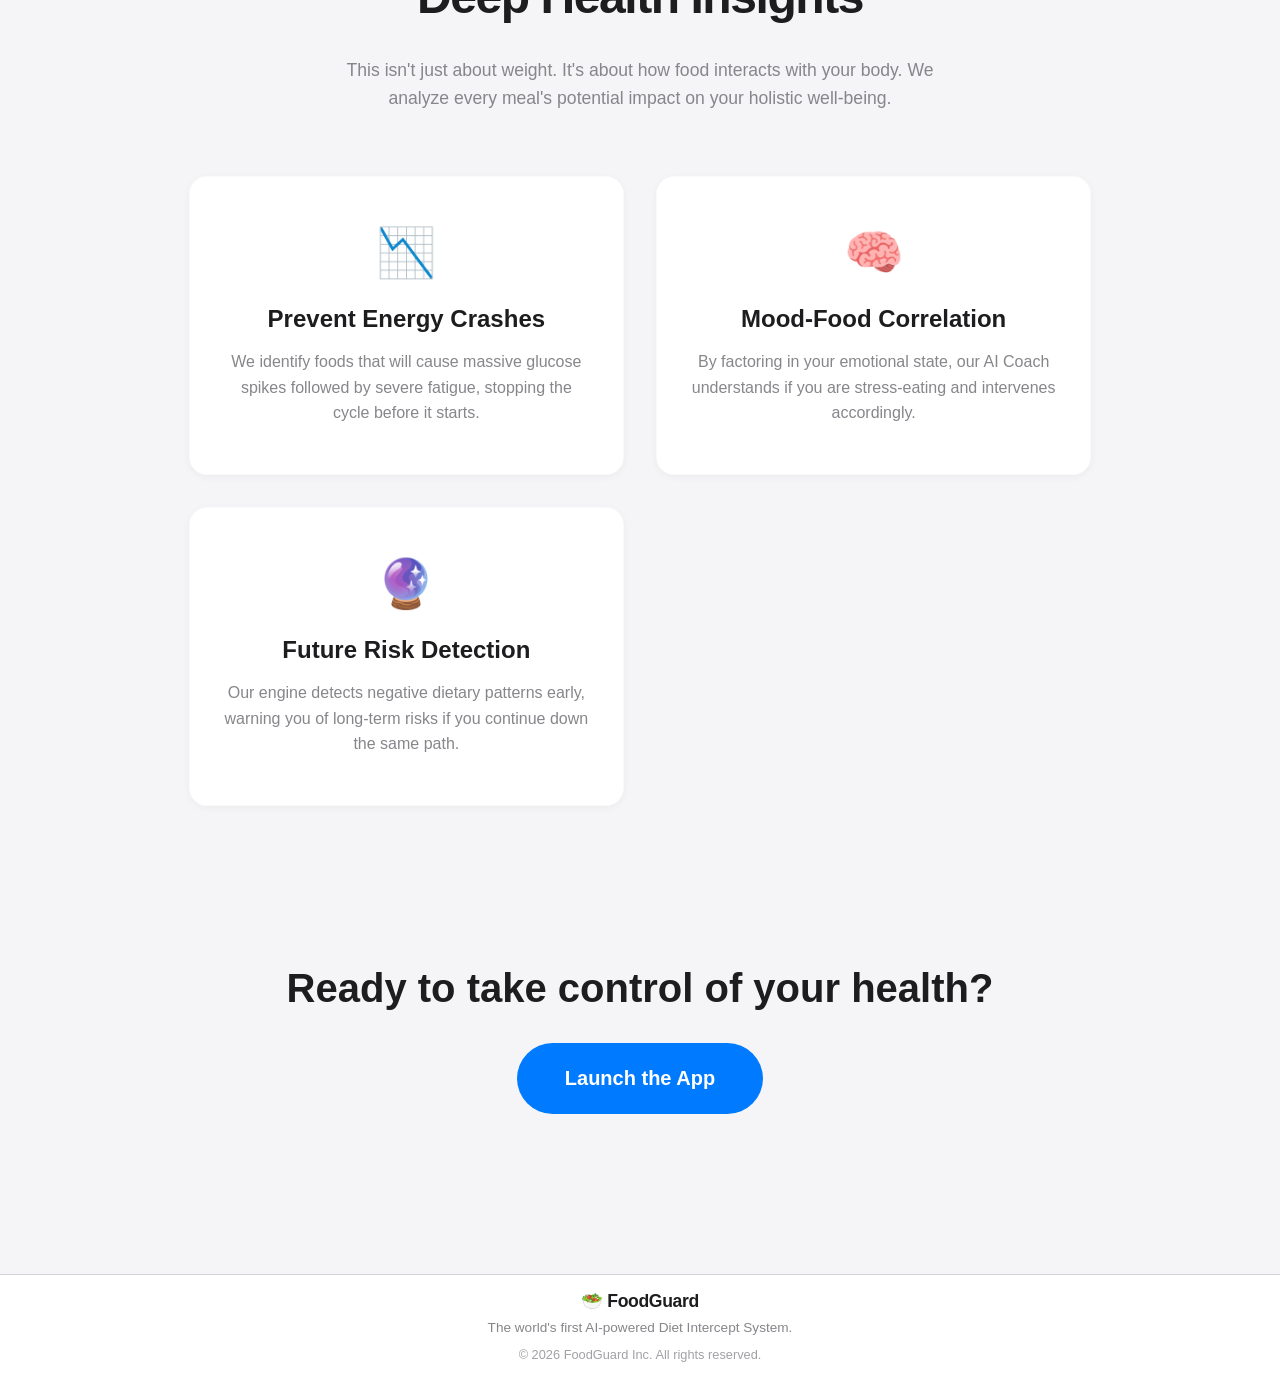
==== commit c9c412e1: "Shrink landing page footer and remove placeholder links" ====
--- a/index.html
+++ b/index.html
@@ -137,16 +137,11 @@
     <a href="/auth" class="btn btn-primary" style="font-size: 1.25rem; padding: 1.5rem 3rem;">Launch the App</a>
   </section>
 
-  <footer style="background: var(--white); border-top: 1px solid var(--border); padding: 2rem 5%; margin-top: 2rem;">
-    <div style="max-width: 1200px; margin: 0 auto; display: flex; flex-direction: column; align-items: center; gap: 1.5rem;">
-      <div class="logo">🥗 FoodGuard</div>
-      <p style="color: var(--text-secondary); max-width: 400px; text-align: center;">The world's first AI-powered Diet Intercept System. Building healthier habits one meal at a time.</p>
-      <div style="display: flex; gap: 2rem; margin-top: 1rem;">
-        <a href="#" style="color: var(--text-secondary); text-decoration: none;">Privacy Policy</a>
-        <a href="#" style="color: var(--text-secondary); text-decoration: none;">Terms of Service</a>
-        <a href="#" style="color: var(--text-secondary); text-decoration: none;">Contact Us</a>
-      </div>
-      <p style="margin-top: 2rem; color: #A1A1A6; font-size: 0.9rem;">&copy; 2026 FoodGuard Inc. All rights reserved.</p>
+  <footer style="background: var(--white); border-top: 1px solid var(--border); padding: 1rem 5%; margin-top: 2rem;">
+    <div style="max-width: 1200px; margin: 0 auto; display: flex; flex-direction: column; align-items: center; gap: 0.5rem;">
+      <div class="logo" style="font-size: 1.1rem;">🥗 FoodGuard</div>
+      <p style="color: var(--text-secondary); font-size: 0.85rem; text-align: center;">The world's first AI-powered Diet Intercept System.</p>
+      <p style="color: #A1A1A6; font-size: 0.8rem; margin-top: 0.25rem;">&copy; 2026 FoodGuard Inc. All rights reserved.</p>
     </div>
   </footer>
 </body>
